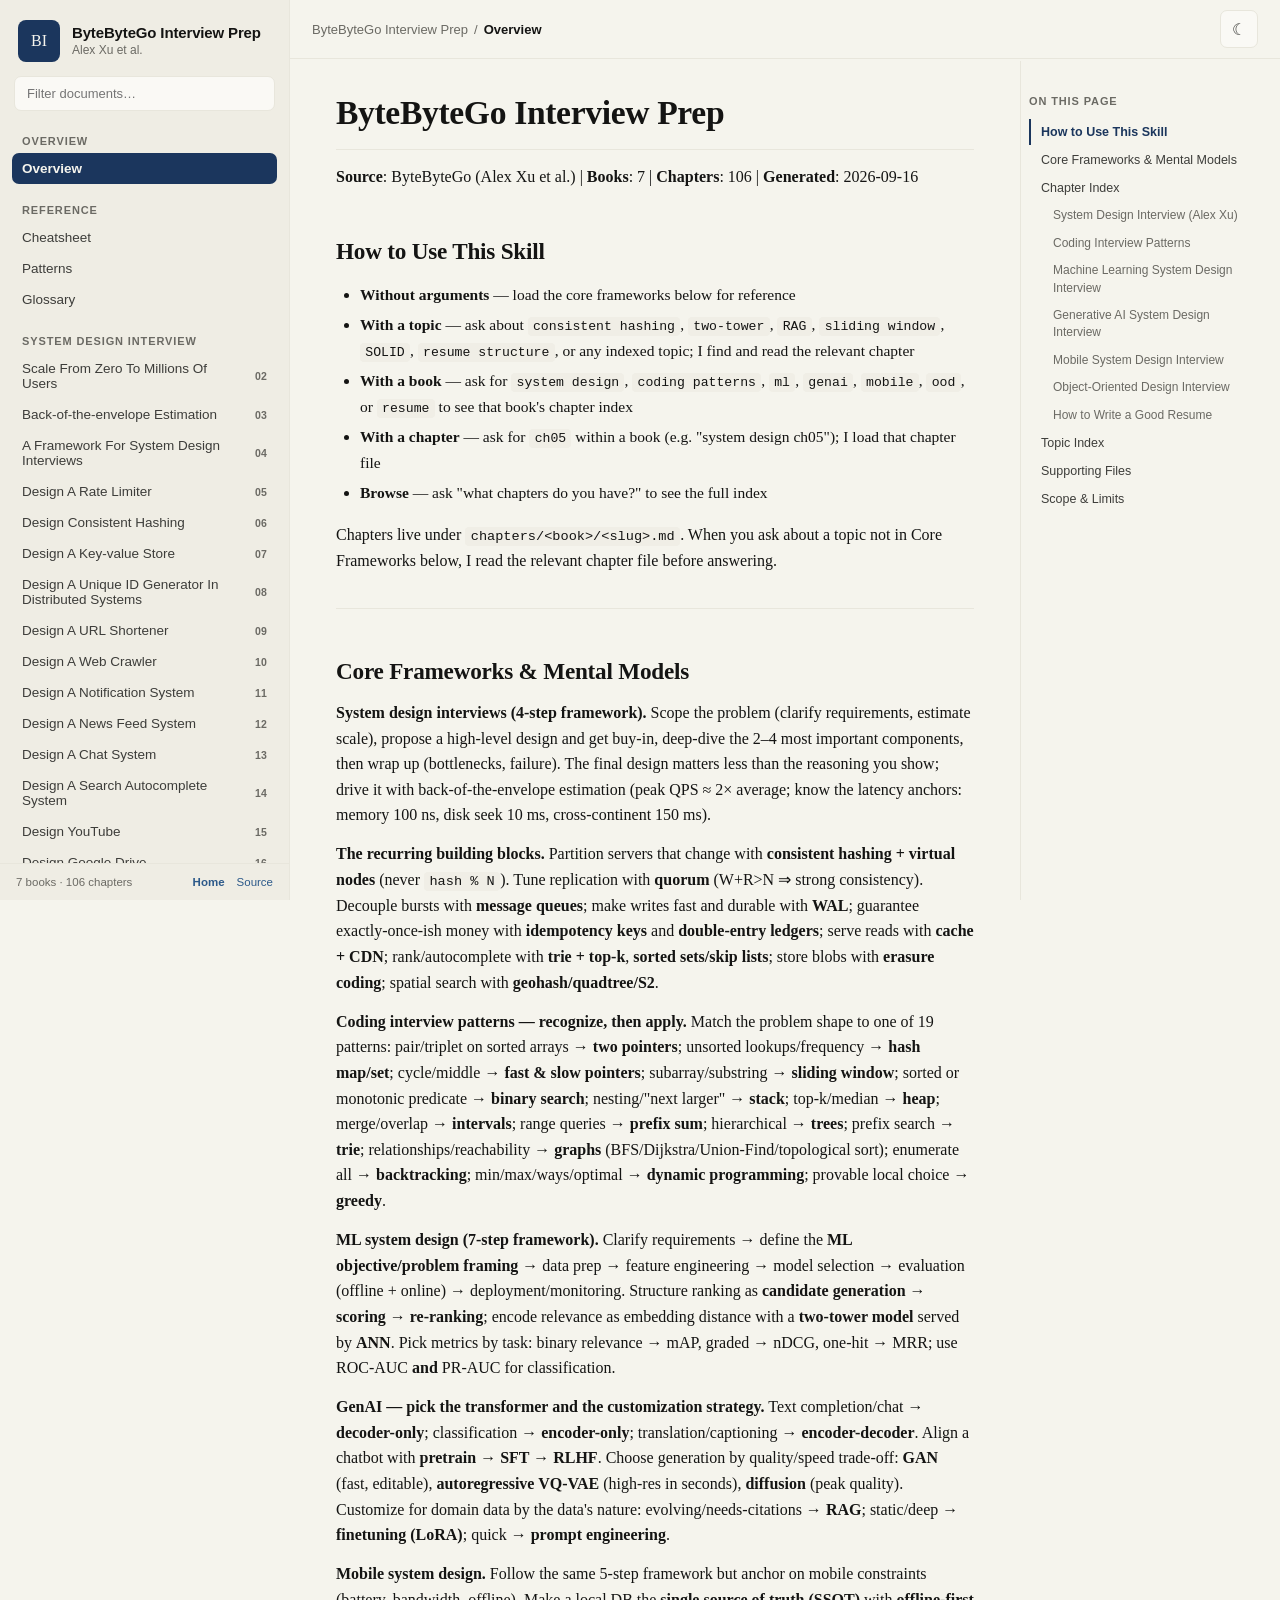
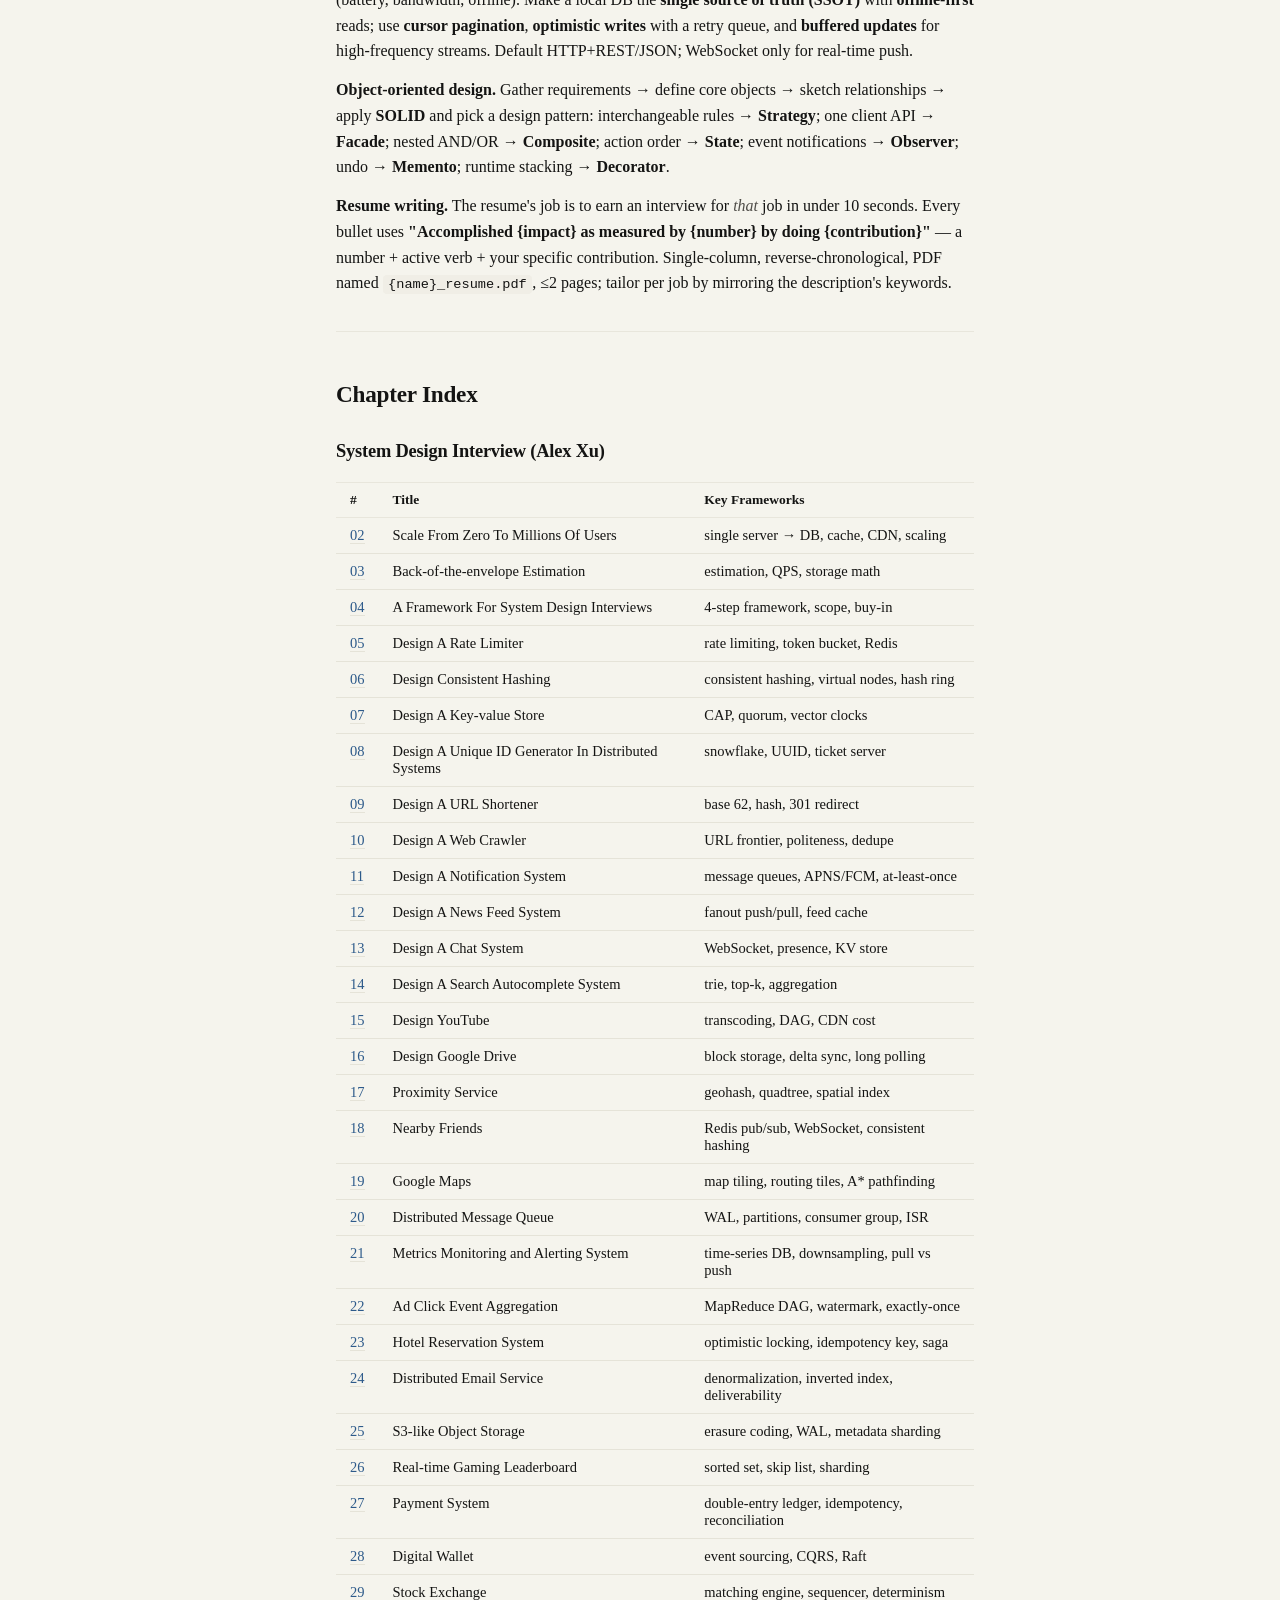
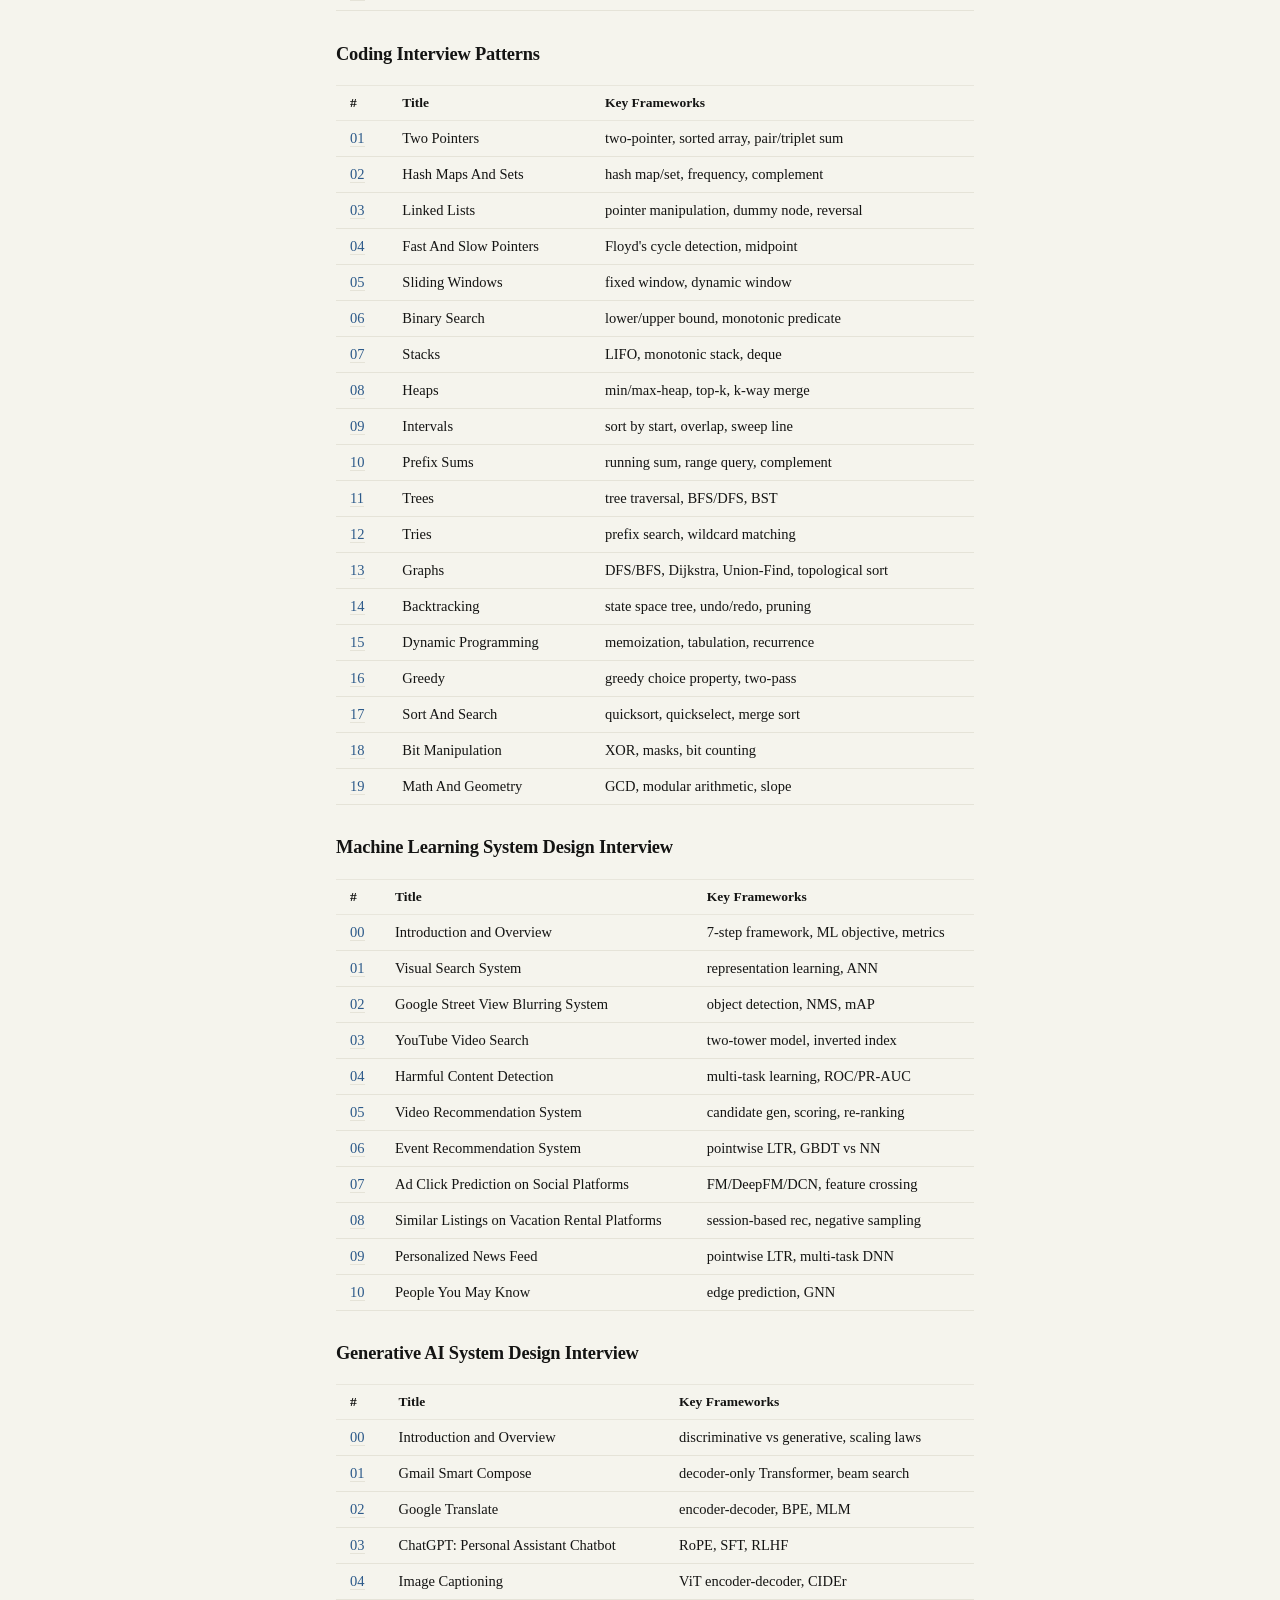
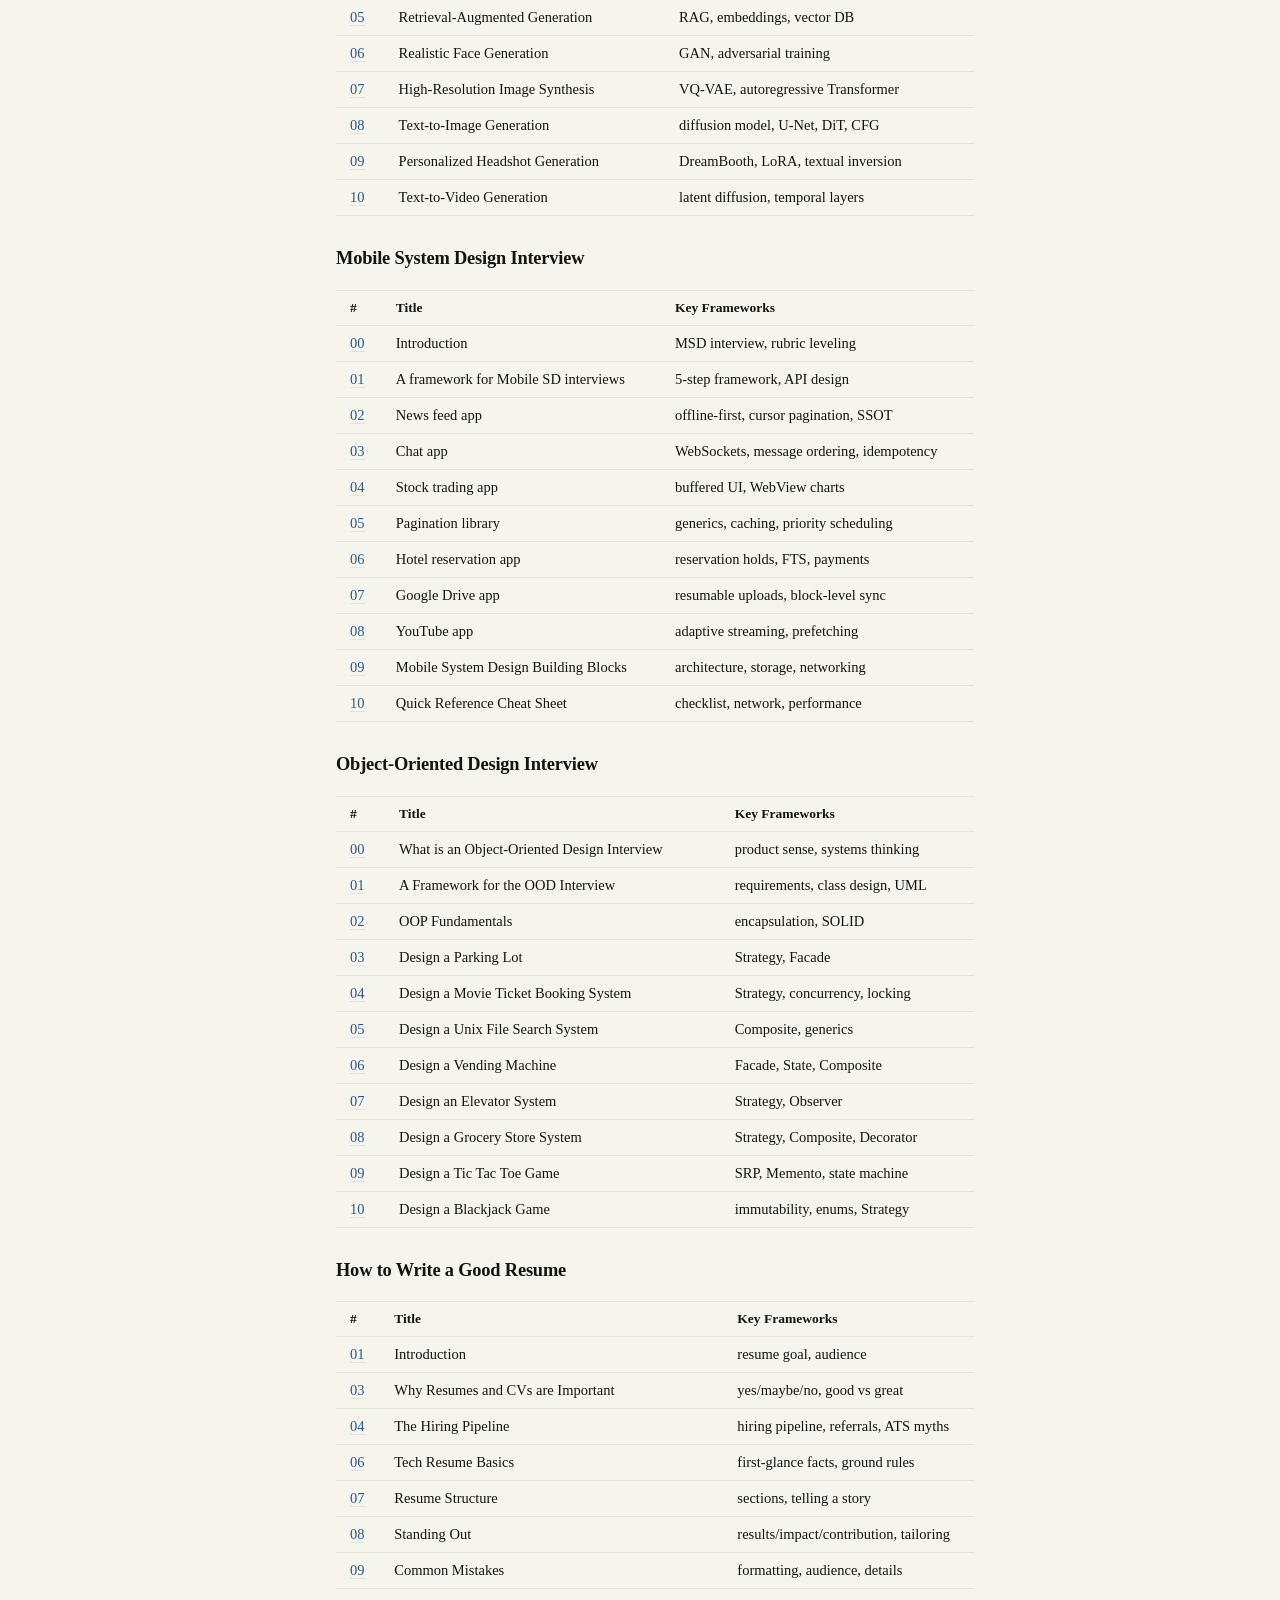
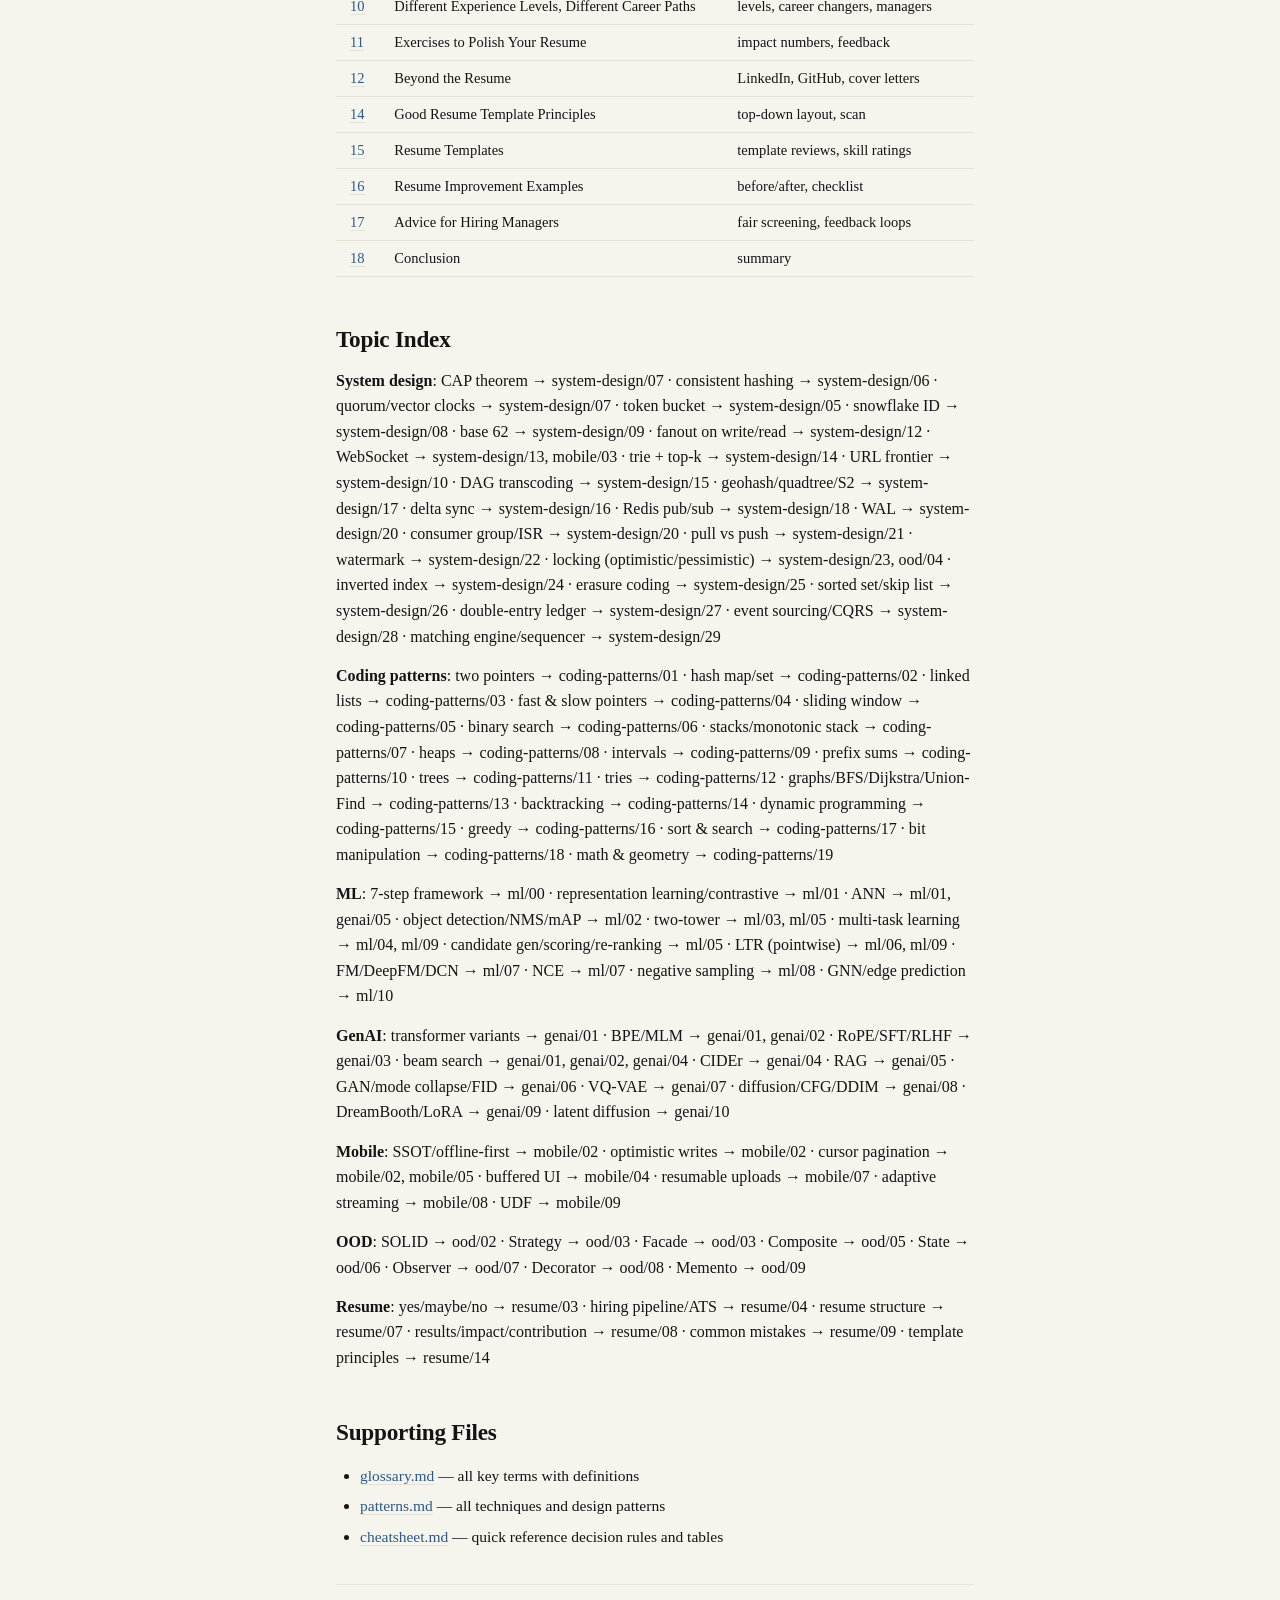
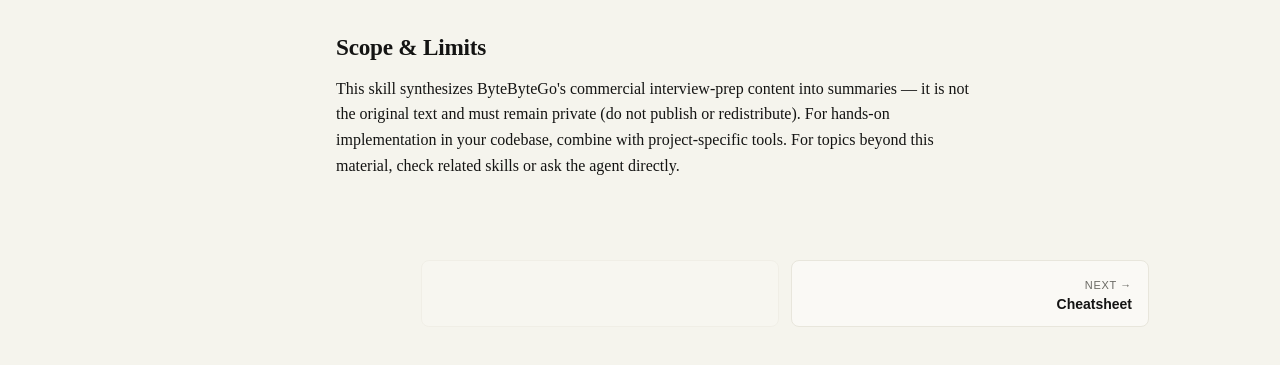
==== bytebytego/index.html @ d323a69f "Ship ByteByteGo Interview Prep book" ====
<!DOCTYPE html>
<html lang="en">
<head>
  <meta charset="UTF-8" />
  <meta name="viewport" content="width=device-width, initial-scale=1.0" />
  <title>ByteByteGo Interview Prep — Reader</title>
  <link rel="stylesheet" href="../assets/vendor/github-dark.min.css" />
  <link rel="stylesheet" href="../assets/style.css?v=3" />
</head>
<body>
  <script>
    window.BOOK_CONFIG = {
      title: "ByteByteGo Interview Prep",
      subtitle: "Alex Xu et al.",
      meta: "7 books · 106 chapters",
      source: "https://github.com/wutienyang/markdown-viewer",
      home: "../",
      base: ".",
      docs: [
        { path: "SKILL.md", title: "Overview", desc: "Core frameworks & mental models", group: "Overview" },
        { path: "cheatsheet.md", title: "Cheatsheet", desc: "Decision rules & trade-offs", group: "Reference" },
        { path: "patterns.md", title: "Patterns", desc: "Techniques & design patterns", group: "Reference" },
        { path: "glossary.md", title: "Glossary", desc: "Key terms & definitions", group: "Reference" },
        { path: "chapters/system-design/02-scale-from-zero-to-millions-of-users.md", title: "Scale From Zero To Millions Of Users", num: "02", group: "System Design Interview" },
        { path: "chapters/system-design/03-back-of-the-envelope-estimation.md", title: "Back-of-the-envelope Estimation", num: "03", group: "System Design Interview" },
        { path: "chapters/system-design/04-a-framework-for-system-design-interviews.md", title: "A Framework For System Design Interviews", num: "04", group: "System Design Interview" },
        { path: "chapters/system-design/05-design-a-rate-limiter.md", title: "Design A Rate Limiter", num: "05", group: "System Design Interview" },
        { path: "chapters/system-design/06-design-consistent-hashing.md", title: "Design Consistent Hashing", num: "06", group: "System Design Interview" },
        { path: "chapters/system-design/07-design-a-key-value-store.md", title: "Design A Key-value Store", num: "07", group: "System Design Interview" },
        { path: "chapters/system-design/08-design-a-unique-id-generator-in-distributed-systems.md", title: "Design A Unique ID Generator In Distributed Systems", num: "08", group: "System Design Interview" },
        { path: "chapters/system-design/09-design-a-url-shortener.md", title: "Design A URL Shortener", num: "09", group: "System Design Interview" },
        { path: "chapters/system-design/10-design-a-web-crawler.md", title: "Design A Web Crawler", num: "10", group: "System Design Interview" },
        { path: "chapters/system-design/11-design-a-notification-system.md", title: "Design A Notification System", num: "11", group: "System Design Interview" },
        { path: "chapters/system-design/12-design-a-news-feed-system.md", title: "Design A News Feed System", num: "12", group: "System Design Interview" },
        { path: "chapters/system-design/13-design-a-chat-system.md", title: "Design A Chat System", num: "13", group: "System Design Interview" },
        { path: "chapters/system-design/14-design-a-search-autocomplete-system.md", title: "Design A Search Autocomplete System", num: "14", group: "System Design Interview" },
        { path: "chapters/system-design/15-design-youtube.md", title: "Design YouTube", num: "15", group: "System Design Interview" },
        { path: "chapters/system-design/16-design-google-drive.md", title: "Design Google Drive", num: "16", group: "System Design Interview" },
        { path: "chapters/system-design/17-proximity-service.md", title: "Proximity Service", num: "17", group: "System Design Interview" },
        { path: "chapters/system-design/18-nearby-friends.md", title: "Nearby Friends", num: "18", group: "System Design Interview" },
        { path: "chapters/system-design/19-google-maps.md", title: "Google Maps", num: "19", group: "System Design Interview" },
        { path: "chapters/system-design/20-distributed-message-queue.md", title: "Distributed Message Queue", num: "20", group: "System Design Interview" },
        { path: "chapters/system-design/21-metrics-monitoring-and-alerting-system.md", title: "Metrics Monitoring and Alerting System", num: "21", group: "System Design Interview" },
        { path: "chapters/system-design/22-ad-click-event-aggregation.md", title: "Ad Click Event Aggregation", num: "22", group: "System Design Interview" },
        { path: "chapters/system-design/23-hotel-reservation-system.md", title: "Hotel Reservation System", num: "23", group: "System Design Interview" },
        { path: "chapters/system-design/24-distributed-email-service.md", title: "Distributed Email Service", num: "24", group: "System Design Interview" },
        { path: "chapters/system-design/25-s3-like-object-storage.md", title: "S3-like Object Storage", num: "25", group: "System Design Interview" },
        { path: "chapters/system-design/26-real-time-gaming-leaderboard.md", title: "Real-time Gaming Leaderboard", num: "26", group: "System Design Interview" },
        { path: "chapters/system-design/27-payment-system.md", title: "Payment System", num: "27", group: "System Design Interview" },
        { path: "chapters/system-design/28-digital-wallet.md", title: "Digital Wallet", num: "28", group: "System Design Interview" },
        { path: "chapters/system-design/29-stock-exchange.md", title: "Stock Exchange", num: "29", group: "System Design Interview" },
        { path: "chapters/coding-patterns/01-two-pointers.md", title: "Two Pointers", num: "01", group: "Coding Interview Patterns" },
        { path: "chapters/coding-patterns/02-hash-maps-and-sets.md", title: "Hash Maps And Sets", num: "02", group: "Coding Interview Patterns" },
        { path: "chapters/coding-patterns/03-linked-lists.md", title: "Linked Lists", num: "03", group: "Coding Interview Patterns" },
        { path: "chapters/coding-patterns/04-fast-and-slow-pointers.md", title: "Fast And Slow Pointers", num: "04", group: "Coding Interview Patterns" },
        { path: "chapters/coding-patterns/05-sliding-windows.md", title: "Sliding Windows", num: "05", group: "Coding Interview Patterns" },
        { path: "chapters/coding-patterns/06-binary-search.md", title: "Binary Search", num: "06", group: "Coding Interview Patterns" },
        { path: "chapters/coding-patterns/07-stacks.md", title: "Stacks", num: "07", group: "Coding Interview Patterns" },
        { path: "chapters/coding-patterns/08-heaps.md", title: "Heaps", num: "08", group: "Coding Interview Patterns" },
        { path: "chapters/coding-patterns/09-intervals.md", title: "Intervals", num: "09", group: "Coding Interview Patterns" },
        { path: "chapters/coding-patterns/10-prefix-sums.md", title: "Prefix Sums", num: "10", group: "Coding Interview Patterns" },
        { path: "chapters/coding-patterns/11-trees.md", title: "Trees", num: "11", group: "Coding Interview Patterns" },
        { path: "chapters/coding-patterns/12-tries.md", title: "Tries", num: "12", group: "Coding Interview Patterns" },
        { path: "chapters/coding-patterns/13-graphs.md", title: "Graphs", num: "13", group: "Coding Interview Patterns" },
        { path: "chapters/coding-patterns/14-backtracking.md", title: "Backtracking", num: "14", group: "Coding Interview Patterns" },
        { path: "chapters/coding-patterns/15-dynamic-programming.md", title: "Dynamic Programming", num: "15", group: "Coding Interview Patterns" },
        { path: "chapters/coding-patterns/16-greedy.md", title: "Greedy", num: "16", group: "Coding Interview Patterns" },
        { path: "chapters/coding-patterns/17-sort-and-search.md", title: "Sort And Search", num: "17", group: "Coding Interview Patterns" },
        { path: "chapters/coding-patterns/18-bit-manipulation.md", title: "Bit Manipulation", num: "18", group: "Coding Interview Patterns" },
        { path: "chapters/coding-patterns/19-math-and-geometry.md", title: "Math And Geometry", num: "19", group: "Coding Interview Patterns" },
        { path: "chapters/ml/00-introduction-and-overview.md", title: "Introduction and Overview", num: "00", group: "Machine Learning System Design" },
        { path: "chapters/ml/01-visual-search-system.md", title: "Visual Search System", num: "01", group: "Machine Learning System Design" },
        { path: "chapters/ml/02-google-street-view-blurring-system.md", title: "Google Street View Blurring System", num: "02", group: "Machine Learning System Design" },
        { path: "chapters/ml/03-youtube-video-search.md", title: "YouTube Video Search", num: "03", group: "Machine Learning System Design" },
        { path: "chapters/ml/04-harmful-content-detection.md", title: "Harmful Content Detection", num: "04", group: "Machine Learning System Design" },
        { path: "chapters/ml/05-video-recommendation-system.md", title: "Video Recommendation System", num: "05", group: "Machine Learning System Design" },
        { path: "chapters/ml/06-event-recommendation-system.md", title: "Event Recommendation System", num: "06", group: "Machine Learning System Design" },
        { path: "chapters/ml/07-ad-click-prediction-on-social-platforms.md", title: "Ad Click Prediction on Social Platforms", num: "07", group: "Machine Learning System Design" },
        { path: "chapters/ml/08-similar-listings-on-vacation-rental-platforms.md", title: "Similar Listings on Vacation Rental Platforms", num: "08", group: "Machine Learning System Design" },
        { path: "chapters/ml/09-personalized-news-feed.md", title: "Personalized News Feed", num: "09", group: "Machine Learning System Design" },
        { path: "chapters/ml/10-people-you-may-know.md", title: "People You May Know", num: "10", group: "Machine Learning System Design" },
        { path: "chapters/genai/00-introduction-and-overview.md", title: "Introduction and Overview", num: "00", group: "Generative AI System Design" },
        { path: "chapters/genai/01-gmail-smart-compose.md", title: "Gmail Smart Compose", num: "01", group: "Generative AI System Design" },
        { path: "chapters/genai/02-google-translate.md", title: "Google Translate", num: "02", group: "Generative AI System Design" },
        { path: "chapters/genai/03-chatgpt-personal-assistant-chatbot.md", title: "ChatGPT: Personal Assistant Chatbot", num: "03", group: "Generative AI System Design" },
        { path: "chapters/genai/04-image-captioning.md", title: "Image Captioning", num: "04", group: "Generative AI System Design" },
        { path: "chapters/genai/05-retrieval-augmented-generation.md", title: "Retrieval-Augmented Generation", num: "05", group: "Generative AI System Design" },
        { path: "chapters/genai/06-realistic-face-generation.md", title: "Realistic Face Generation", num: "06", group: "Generative AI System Design" },
        { path: "chapters/genai/07-high-resolution-image-synthesis.md", title: "High-Resolution Image Synthesis", num: "07", group: "Generative AI System Design" },
        { path: "chapters/genai/08-text-to-image-generation.md", title: "Text-to-Image Generation", num: "08", group: "Generative AI System Design" },
        { path: "chapters/genai/09-personalized-headshot-generation.md", title: "Personalized Headshot Generation", num: "09", group: "Generative AI System Design" },
        { path: "chapters/genai/10-text-to-video-generation.md", title: "Text-to-Video Generation", num: "10", group: "Generative AI System Design" },
        { path: "chapters/mobile/00-introduction.md", title: "Introduction", num: "00", group: "Mobile System Design" },
        { path: "chapters/mobile/01-a-framework-for-mobile-sd-interviews.md", title: "A framework for Mobile SD interviews", num: "01", group: "Mobile System Design" },
        { path: "chapters/mobile/02-news-feed-app.md", title: "News feed app", num: "02", group: "Mobile System Design" },
        { path: "chapters/mobile/03-chat-app.md", title: "Chat app", num: "03", group: "Mobile System Design" },
        { path: "chapters/mobile/04-stock-trading-app.md", title: "Stock trading app", num: "04", group: "Mobile System Design" },
        { path: "chapters/mobile/05-pagination-library.md", title: "Pagination library", num: "05", group: "Mobile System Design" },
        { path: "chapters/mobile/06-hotel-reservation-app.md", title: "Hotel reservation app", num: "06", group: "Mobile System Design" },
        { path: "chapters/mobile/07-google-drive-app.md", title: "Google Drive app", num: "07", group: "Mobile System Design" },
        { path: "chapters/mobile/08-youtube-app.md", title: "YouTube app", num: "08", group: "Mobile System Design" },
        { path: "chapters/mobile/09-mobile-system-design-building-blocks.md", title: "Mobile System Design Building Blocks", num: "09", group: "Mobile System Design" },
        { path: "chapters/mobile/10-quick-reference-cheat-sheet-for-msd-interview.md", title: "Quick Reference Cheat Sheet", num: "10", group: "Mobile System Design" },
        { path: "chapters/ood/00-what-is-an-object-oriented-design-interview.md", title: "What is an Object-Oriented Design Interview", num: "00", group: "Object-Oriented Design" },
        { path: "chapters/ood/01-a-framework-for-the-ood-interview.md", title: "A Framework for the OOD Interview", num: "01", group: "Object-Oriented Design" },
        { path: "chapters/ood/02-oop-fundamentals.md", title: "OOP Fundamentals", num: "02", group: "Object-Oriented Design" },
        { path: "chapters/ood/03-design-a-parking-lot.md", title: "Design a Parking Lot", num: "03", group: "Object-Oriented Design" },
        { path: "chapters/ood/04-design-a-movie-ticket-booking-system.md", title: "Design a Movie Ticket Booking System", num: "04", group: "Object-Oriented Design" },
        { path: "chapters/ood/05-design-a-unix-file-search-system.md", title: "Design a Unix File Search System", num: "05", group: "Object-Oriented Design" },
        { path: "chapters/ood/06-design-a-vending-machine.md", title: "Design a Vending Machine", num: "06", group: "Object-Oriented Design" },
        { path: "chapters/ood/07-design-an-elevator-system.md", title: "Design an Elevator System", num: "07", group: "Object-Oriented Design" },
        { path: "chapters/ood/08-design-a-grocery-store-system.md", title: "Design a Grocery Store System", num: "08", group: "Object-Oriented Design" },
        { path: "chapters/ood/09-design-a-tic-tac-toe-game.md", title: "Design a Tic Tac Toe Game", num: "09", group: "Object-Oriented Design" },
        { path: "chapters/ood/10-design-a-blackjack-game.md", title: "Design a Blackjack Game", num: "10", group: "Object-Oriented Design" },
        { path: "chapters/resume/01-introduction.md", title: "Introduction", num: "01", group: "Resume Writing" },
        { path: "chapters/resume/03-chapter-1-why-resumes-and-cvs-are-important.md", title: "Why Resumes and CVs are Important", num: "03", group: "Resume Writing" },
        { path: "chapters/resume/04-chapter-2-the-hiring-pipeline.md", title: "The Hiring Pipeline", num: "04", group: "Resume Writing" },
        { path: "chapters/resume/06-chapter-3-tech-resume-basics.md", title: "Tech Resume Basics", num: "06", group: "Resume Writing" },
        { path: "chapters/resume/07-chapter-4-resume-structure.md", title: "Resume Structure", num: "07", group: "Resume Writing" },
        { path: "chapters/resume/08-chapter-5-standing-out.md", title: "Standing Out", num: "08", group: "Resume Writing" },
        { path: "chapters/resume/09-chapter-6-common-mistakes.md", title: "Common Mistakes", num: "09", group: "Resume Writing" },
        { path: "chapters/resume/10-chapter-7-different-experience-levels-different-career-paths.md", title: "Different Experience Levels, Different Career Paths", num: "10", group: "Resume Writing" },
        { path: "chapters/resume/11-chapter-8-exercises-to-polish-your-resume.md", title: "Exercises to Polish Your Resume", num: "11", group: "Resume Writing" },
        { path: "chapters/resume/12-chapter-9-beyond-the-resume.md", title: "Beyond the Resume", num: "12", group: "Resume Writing" },
        { path: "chapters/resume/14-chapter-10-good-resume-template-principles.md", title: "Good Resume Template Principles", num: "14", group: "Resume Writing" },
        { path: "chapters/resume/15-chapter-11-resume-templates.md", title: "Resume Templates", num: "15", group: "Resume Writing" },
        { path: "chapters/resume/16-chapter-12-resume-improvement-examples.md", title: "Resume Improvement Examples", num: "16", group: "Resume Writing" },
        { path: "chapters/resume/17-chapter-13-advice-for-hiring-managers-on-running-a-good-screening-process.md", title: "Advice for Hiring Managers", num: "17", group: "Resume Writing" },
        { path: "chapters/resume/18-conclusion.md", title: "Conclusion", num: "18", group: "Resume Writing" },
      ]
    };
  </script>
  <script src="../assets/vendor/marked.min.js"></script>
  <script src="../assets/vendor/highlight.min.js"></script>
  <script src="../assets/app.js?v=3"></script>
</body>
</html>
---- assets/vendor/github-dark.min.css ----
pre code.hljs{display:block;overflow-x:auto;padding:1em}code.hljs{padding:3px 5px}/*!
  Theme: GitHub Dark
  Description: Dark theme as seen on github.com
  Author: github.com
  Maintainer: @Hirse
  Updated: 2021-05-15

  Outdated base version: https://github.com/primer/github-syntax-dark
  Current colors taken from GitHub's CSS
*/.hljs{color:#c9d1d9;background:#0d1117}.hljs-doctag,.hljs-keyword,.hljs-meta .hljs-keyword,.hljs-template-tag,.hljs-template-variable,.hljs-type,.hljs-variable.language_{color:#ff7b72}.hljs-title,.hljs-title.class_,.hljs-title.class_.inherited__,.hljs-title.function_{color:#d2a8ff}.hljs-attr,.hljs-attribute,.hljs-literal,.hljs-meta,.hljs-number,.hljs-operator,.hljs-selector-attr,.hljs-selector-class,.hljs-selector-id,.hljs-variable{color:#79c0ff}.hljs-meta .hljs-string,.hljs-regexp,.hljs-string{color:#a5d6ff}.hljs-built_in,.hljs-symbol{color:#ffa657}.hljs-code,.hljs-comment,.hljs-formula{color:#8b949e}.hljs-name,.hljs-quote,.hljs-selector-pseudo,.hljs-selector-tag{color:#7ee787}.hljs-subst{color:#c9d1d9}.hljs-section{color:#1f6feb;font-weight:700}.hljs-bullet{color:#f2cc60}.hljs-emphasis{color:#c9d1d9;font-style:italic}.hljs-strong{color:#c9d1d9;font-weight:700}.hljs-addition{color:#aff5b4;background-color:#033a16}.hljs-deletion{color:#ffdcd7;background-color:#67060c}
---- assets/style.css ----
/* ============================================================
   Markdown reader — "kami · 紙" design system
   Warm parchment canvas, ink-blue accent, serif carries
   hierarchy, warm neutrals only, flat surfaces (no gradients,
   no hard shadows). See kami/references/tokens.json for source.
   ============================================================ */

:root {
  /* kami tokens */
  --parchment: #f5f4ed;
  --ivory: #faf9f5;
  --warm-sand: #e8e6dc;
  --brand: #1B365D;
  --brand-light: #2D5A8A;
  --brand-tint: #EEF2F7;
  --tag-bg: #E4ECF5;
  --near-black: #141413;
  --dark-warm: #3d3d3a;
  --olive: #504e49;
  --stone: #6b6a64;
  --border: #e8e6dc;
  --border-soft: #e5e3d8;
  --inline-code-bg: #f0eee6;

  /* semantic mapping */
  --bg: var(--parchment);
  --surface: var(--ivory);
  --surface-2: var(--warm-sand);
  --ink: var(--near-black);
  --ink-soft: var(--dark-warm);
  --ink-faint: var(--stone);
  --accent: var(--brand);
  --accent-2: var(--brand-light);
  --accent-ink: var(--parchment);
  --code-bg: #23221f;
  --code-ink: #e6e4dc;
  --link: var(--brand-light);
  --sidebar-bg: #efede4;

  --sidebar-w: 290px;
  --toc-w: 260px;
  --radius: 8px;
  --font-serif: Charter, Georgia, Palatino, "Times New Roman", serif;
  --font-ui: -apple-system, BlinkMacSystemFont, "Segoe UI", Roboto, "Helvetica Neue", Arial, sans-serif;
  --font-mono: "JetBrains Mono", "SF Mono", "Fira Code", Consolas, Monaco, monospace;
}

html[data-theme="dark"] {
  --bg: #141413;
  --surface: #1e1e1c;
  --surface-2: #30302e;
  --ink: #ecebe5;
  --ink-soft: #c6c4bb;
  --ink-faint: #8a887f;
  --accent: #7ea2c4;
  --accent-2: #9ab6d3;
  --accent-ink: #141413;
  --code-bg: #23221f;
  --code-ink: #e6e4dc;
  --link: #9ab6d3;
  --sidebar-bg: #191918;
  --border: #33322f;
  --border-soft: #3c3b37;
  --inline-code-bg: #262624;
}

* { box-sizing: border-box; }
html { scroll-behavior: smooth; }
body {
  margin: 0;
  font-family: var(--font-ui);
  color: var(--ink);
  background: var(--bg);
  -webkit-font-smoothing: antialiased;
  text-rendering: optimizeLegibility;
}

.app { display: flex; min-height: 100vh; }

/* ============ Sidebar ============ */
.sidebar {
  width: var(--sidebar-w);
  flex: 0 0 var(--sidebar-w);
  background: var(--sidebar-bg);
  border-right: 1px solid var(--border);
  display: flex;
  flex-direction: column;
  position: sticky;
  top: 0;
  height: 100vh;
  overflow: hidden;
  z-index: 30;
}
.sidebar-brand { display: flex; align-items: center; gap: 12px; padding: 20px 18px 14px; }
.brand-mark {
  width: 42px; height: 42px; flex: 0 0 42px;
  display: grid; place-items: center;
  background: var(--brand);
  color: var(--accent-ink);
  font-family: var(--font-serif);
  font-weight: 500; font-size: 16px;
  border-radius: 8px;
}
.brand-text { display: flex; flex-direction: column; line-height: 1.25; min-width: 0; }
.brand-title { font-weight: 600; font-size: 15px; letter-spacing: -0.01em; }
.brand-sub { font-size: 12px; color: var(--ink-faint); }

.search-wrap { padding: 0 14px 10px; }
.search-wrap input {
  width: 100%;
  padding: 9px 12px;
  border: 1px solid var(--border);
  background: var(--surface);
  color: var(--ink);
  border-radius: 7px;
  font-size: 13px;
  font-family: var(--font-ui);
  outline: none;
  transition: border-color .15s, box-shadow .15s;
}
.search-wrap input:focus { border-color: var(--brand); box-shadow: 0 0 0 3px var(--brand-tint); }

.nav { flex: 1; overflow-y: auto; padding: 4px 12px 16px; }
.nav::-webkit-scrollbar, .toc::-webkit-scrollbar { width: 9px; }
.nav::-webkit-scrollbar-thumb, .toc::-webkit-scrollbar-thumb {
  background: var(--border-soft); border-radius: 8px; border: 2px solid transparent; background-clip: padding-box;
}

.nav-group { margin-top: 14px; }
.nav-group:first-child { margin-top: 4px; }
.nav-label {
  font-size: 11px; font-weight: 600; text-transform: uppercase;
  letter-spacing: 0.08em; color: var(--stone);
  padding: 6px 10px;
}
.nav-item {
  display: flex; align-items: center; gap: 9px;
  padding: 8px 10px; border-radius: 7px;
  color: var(--ink-soft); text-decoration: none; font-size: 13.5px;
  cursor: pointer; transition: background .12s, color .12s;
}
.nav-item:hover { background: var(--surface-2); color: var(--ink); }
.nav-item.active { background: var(--brand); color: var(--accent-ink); font-weight: 600; }
.nav-item .chip {
  font-size: 10.5px; font-weight: 600; letter-spacing: .02em;
  color: var(--stone); margin-left: auto; flex: 0 0 auto;
}
.nav-item.active .chip { color: var(--tag-bg); }

.sidebar-foot {
  padding: 12px 16px; border-top: 1px solid var(--border);
  display: flex; justify-content: space-between; align-items: center;
  font-size: 11.5px; color: var(--stone);
}
.sidebar-foot a { color: var(--link); text-decoration: none; }
.sidebar-foot a:hover { text-decoration: underline; }
.foot-links { display: flex; gap: 12px; align-items: center; }
.foot-home { font-weight: 600; }

/* ============ Main ============ */
.main { flex: 1; min-width: 0; display: flex; flex-direction: column; }

.topbar {
  position: sticky; top: 0; z-index: 20;
  display: flex; align-items: center; gap: 12px;
  padding: 10px 22px;
  background: var(--bg);
  border-bottom: 1px solid var(--border);
}
.menu-btn {
  display: none; flex-direction: column; justify-content: center; gap: 4px;
  width: 38px; height: 38px; padding: 8px;
  background: var(--surface); border: 1px solid var(--border);
  border-radius: 7px; cursor: pointer;
}
.menu-btn span { display: block; height: 2px; background: var(--ink); border-radius: 2px; }
.crumbs { font-size: 13px; color: var(--stone); display: flex; gap: 6px; align-items: center; white-space: nowrap; overflow: hidden; text-overflow: ellipsis; }
.crumbs b { color: var(--ink); font-weight: 600; }
.topbar-actions { margin-left: auto; display: flex; gap: 8px; }
.icon-btn {
  width: 38px; height: 38px; border-radius: 7px;
  background: var(--surface); border: 1px solid var(--border);
  color: var(--ink-soft); cursor: pointer; font-size: 16px;
  display: grid; place-items: center; transition: background .12s;
}
.icon-btn:hover { background: var(--surface-2); }

.content-area { display: flex; max-width: 1400px; width: 100%; margin: 0 auto; }

.doc {
  flex: 1; min-width: 0;
  padding: 34px 46px 48px;
  max-width: 820px;
  font-family: var(--font-serif);
}
.loading { color: var(--stone); font-size: 14px; font-family: var(--font-ui); }

/* ============ Typography / rendered markdown ============ */
.doc h1, .doc h2, .doc h3, .doc h4 {
  color: var(--ink);
  line-height: 1.2;
  letter-spacing: -0.01em;
  font-weight: 600;
}
.doc h1 {
  font-size: 2.1rem; margin: 0 0 6px;
  padding-bottom: 16px; border-bottom: 1px solid var(--border);
}
.doc h2 { font-size: 1.45rem; margin: 2.1em 0 0.6em; scroll-margin-top: 90px; }
.doc h3 { font-size: 1.15rem; margin: 1.7em 0 0.5em; scroll-margin-top: 90px; }
.doc h4 { font-size: 1rem; margin: 1.4em 0 0.4em; }
.doc p { line-height: 1.6; margin: 0.85em 0; font-size: 16px; }
.doc a { color: var(--link); text-decoration: none; border-bottom: 1px solid var(--border-soft); }
.doc a:hover { border-bottom-color: var(--link); }
.doc strong { font-weight: 600; color: var(--ink); }
.doc em { color: var(--olive); }
.doc hr { border: none; border-top: 1px solid var(--border); margin: 2.2em 0; }
.doc blockquote {
  margin: 1.2em 0; padding: 2px 18px;
  border-left: 2px solid var(--brand);
  color: var(--olive);
  background: var(--ivory);
  border-radius: 0 6px 6px 0;
}
.doc blockquote p { margin: 0.7em 0; }

.doc ul, .doc ol { padding-left: 1.5em; line-height: 1.65; }
.doc li { margin: 0.3em 0; font-size: 15.5px; }
.doc li > ul, .doc li > ol { margin-top: 0.2em; }

.doc code {
  font-family: var(--font-mono);
  font-size: 0.85em;
  background: var(--inline-code-bg);
  color: var(--near-black);
  padding: 0.15em 0.4em;
  border-radius: 4px;
}
html[data-theme="dark"] .doc code { color: var(--code-ink); }

.doc pre {
  background: var(--code-bg);
  color: var(--code-ink);
  padding: 18px 20px;
  border-radius: var(--radius);
  overflow-x: auto;
  line-height: 1.55;
}
.doc pre code, .doc pre code.hljs {
  background: transparent;
  color: var(--code-ink);
  padding: 0;
  font-size: 13.5px;
}

/* neutral hairline tables */
.doc table {
  border-collapse: collapse; width: 100%;
  margin: 1.4em 0; font-size: 14.5px;
  border-top: 1px solid var(--border);
}
.doc th, .doc td {
  padding: 9px 14px; text-align: left;
  border-bottom: 1px solid var(--border-soft);
  vertical-align: top;
}
.doc thead th {
  font-weight: 600; color: var(--ink);
  font-size: 13.5px;
  border-bottom: 1px solid var(--border);
}
.doc tbody tr:hover { background: var(--brand-tint); }

/* ============ TOC (on this page) ============ */
.toc {
  width: var(--toc-w); flex: 0 0 var(--toc-w);
  padding: 34px 20px 48px 8px;
  position: sticky; top: 61px; height: calc(100vh - 61px);
  overflow-y: auto;
  border-left: 1px solid var(--border);
  font-family: var(--font-ui);
}
.toc-title {
  font-size: 11px; font-weight: 600; text-transform: uppercase;
  letter-spacing: 0.08em; color: var(--stone); margin-bottom: 12px;
}
#tocNav a {
  display: block; padding: 4px 10px; font-size: 12.5px;
  color: var(--ink-soft); text-decoration: none;
  border-left: 2px solid transparent;
  line-height: 1.45; margin: 2px 0;
}
#tocNav a:hover { color: var(--ink); }
#tocNav a.active { color: var(--brand); border-left-color: var(--brand); font-weight: 600; }
#tocNav a.lvl3 { padding-left: 22px; font-size: 12px; color: var(--stone); }

/* ============ Footer nav ============ */
.doc-foot {
  max-width: 820px; margin: 0 auto; width: 100%;
  display: flex; justify-content: space-between; gap: 12px;
  padding: 20px 46px 40px;
  font-family: var(--font-ui);
}
.foot-link {
  flex: 1; text-decoration: none;
  border: 1px solid var(--border);
  background: var(--surface);
  border-radius: var(--radius);
  padding: 14px 16px;
  transition: border-color .12s, background .12s;
}
.foot-link:hover { border-color: var(--brand); background: var(--brand-tint); }
.foot-link .dir { font-size: 11px; color: var(--stone); text-transform: uppercase; letter-spacing: .06em; }
.foot-link .label { display: block; font-size: 14px; color: var(--ink); font-weight: 600; margin-top: 3px; }
.foot-link.next { text-align: right; }
.foot-link.disabled { opacity: 0.4; pointer-events: none; }

/* ============ Scrim / mobile ============ */
.scrim { display: none; position: fixed; inset: 0; background: rgba(20,20,19,0.4); z-index: 25; }

@media (max-width: 1080px) {
  .toc { display: none; }
}
@media (max-width: 860px) {
  .sidebar { position: fixed; left: 0; transform: translateX(-100%); transition: transform .22s ease; }
  .sidebar.open { transform: translateX(0); box-shadow: 0 0 60px rgba(20,20,19,.35); }
  .scrim.show { display: block; }
  .menu-btn { display: flex; }
  .doc { padding: 24px 20px 40px; }
  .doc-foot { padding: 16px 20px 32px; flex-direction: column; }
  .foot-link.next { text-align: left; }
}

@media print {
  .sidebar, .topbar, .toc, .doc-foot, .scrim { display: none !important; }
  .doc { max-width: none; padding: 0; }
}
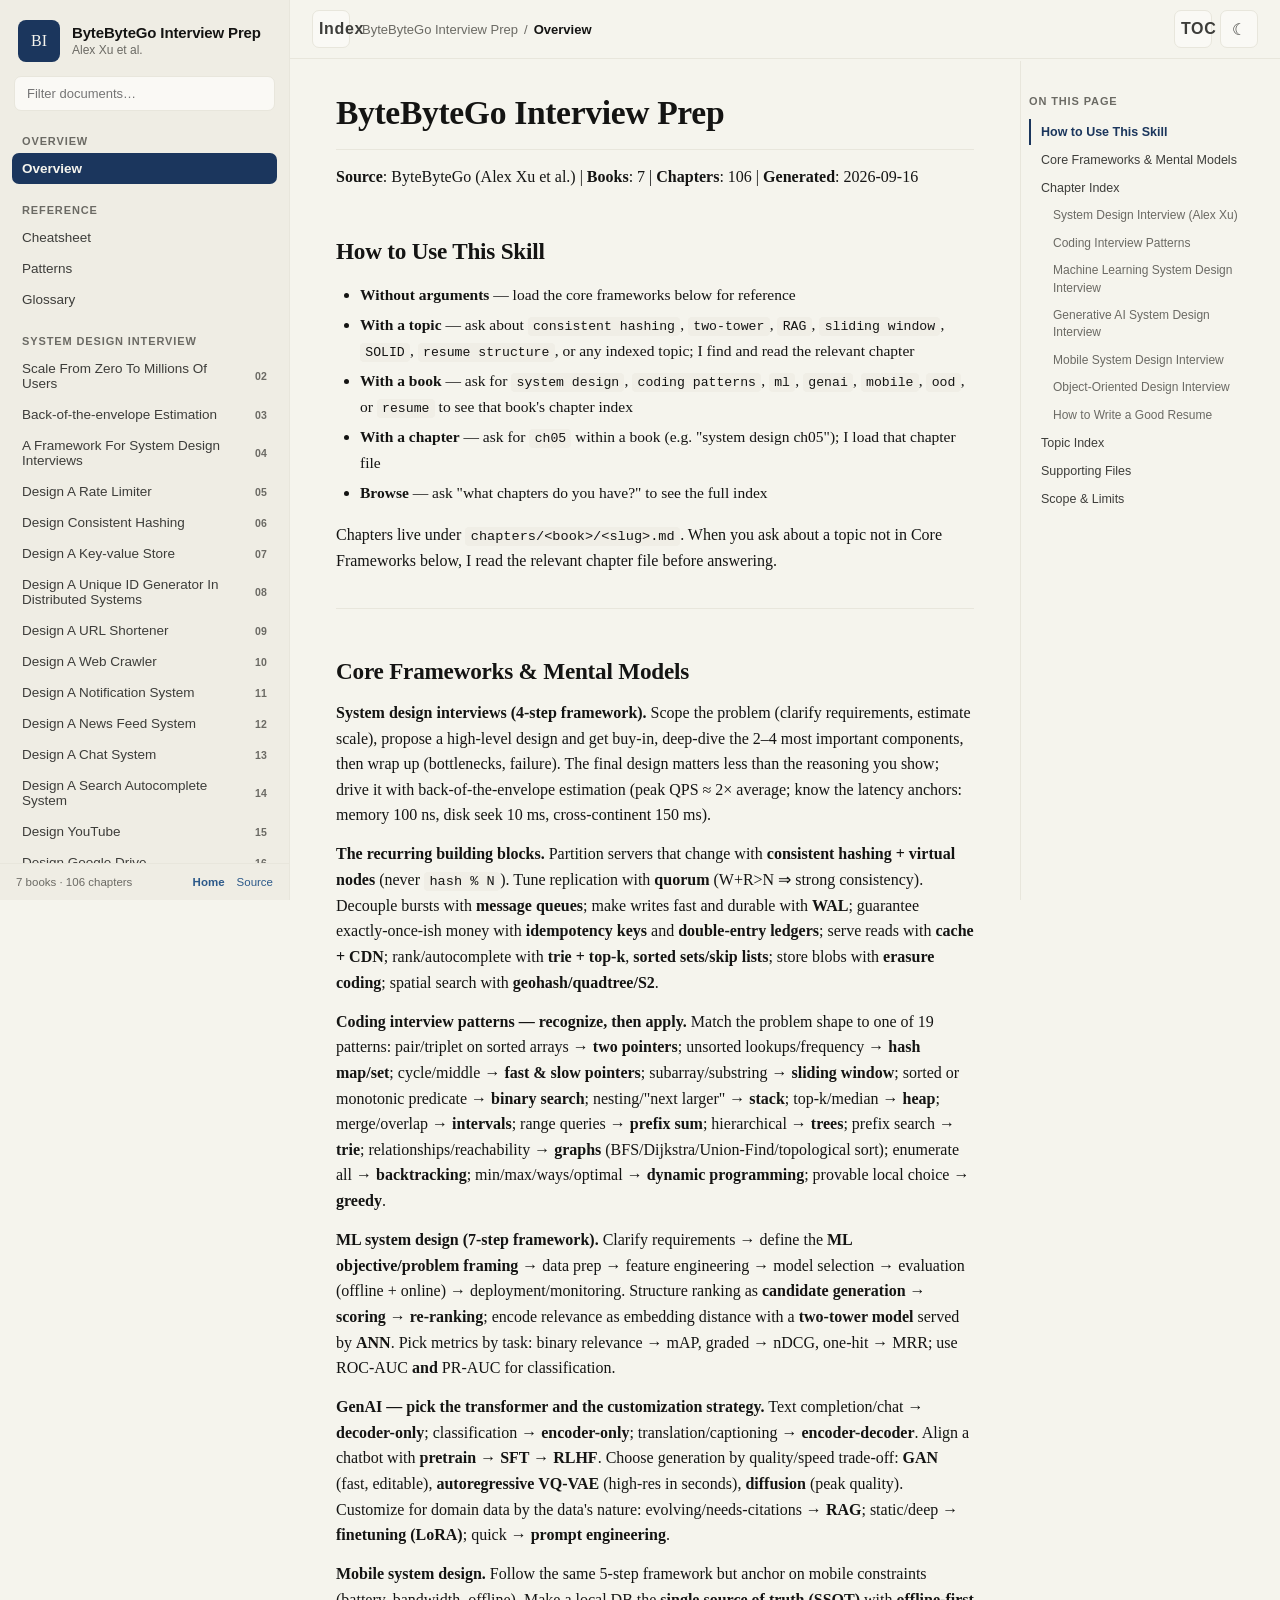
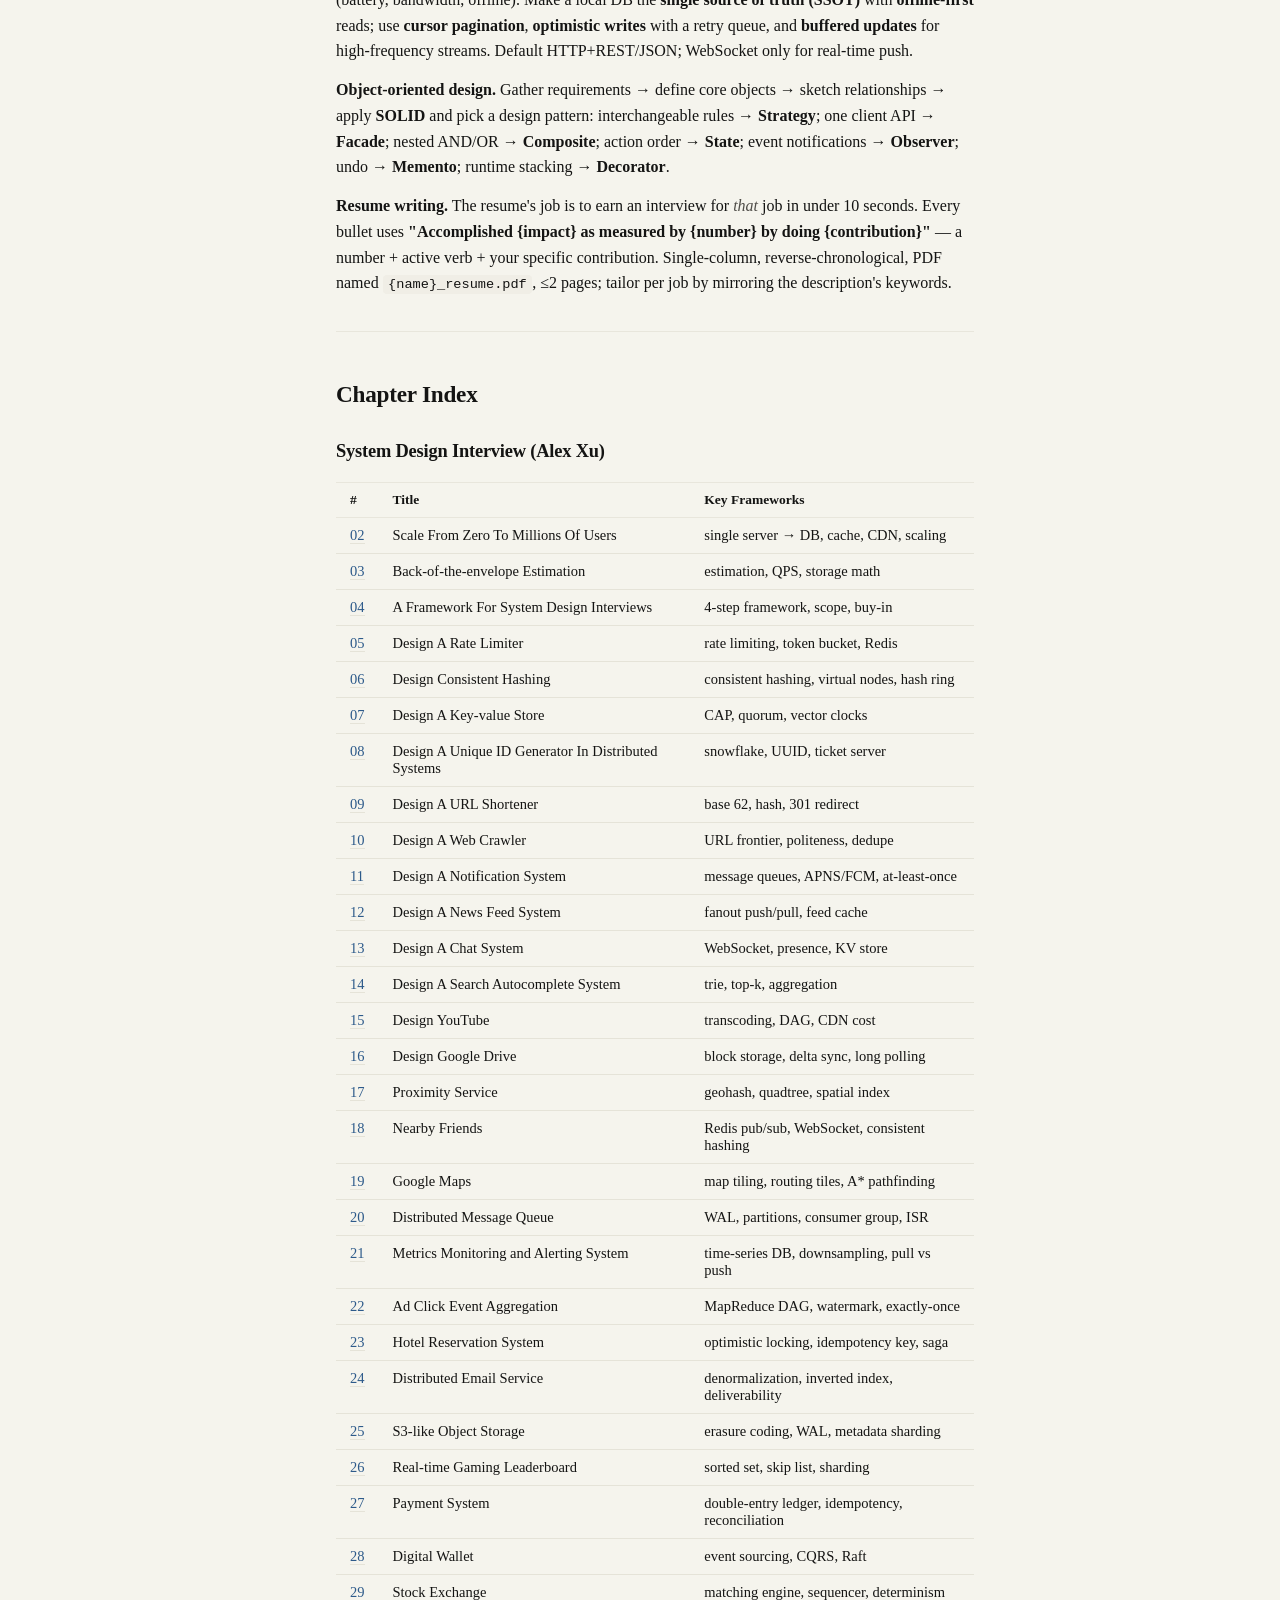
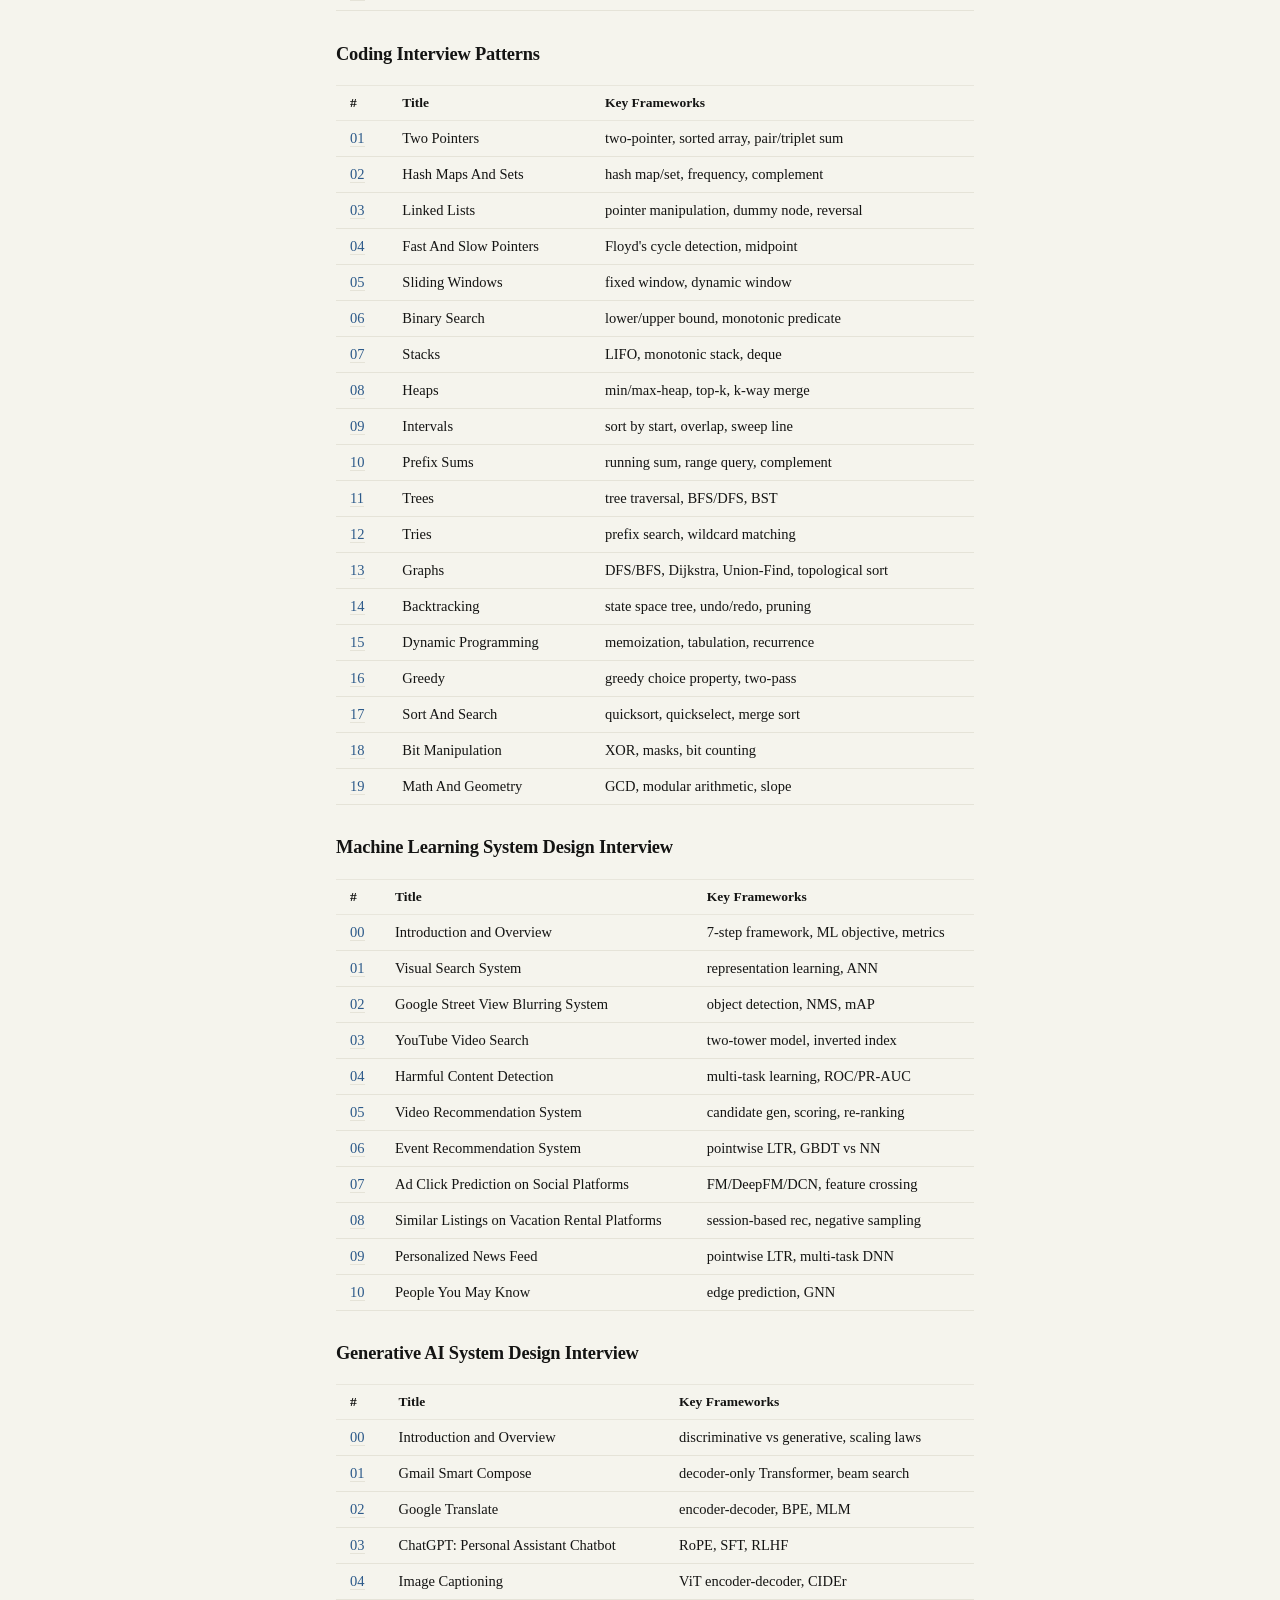
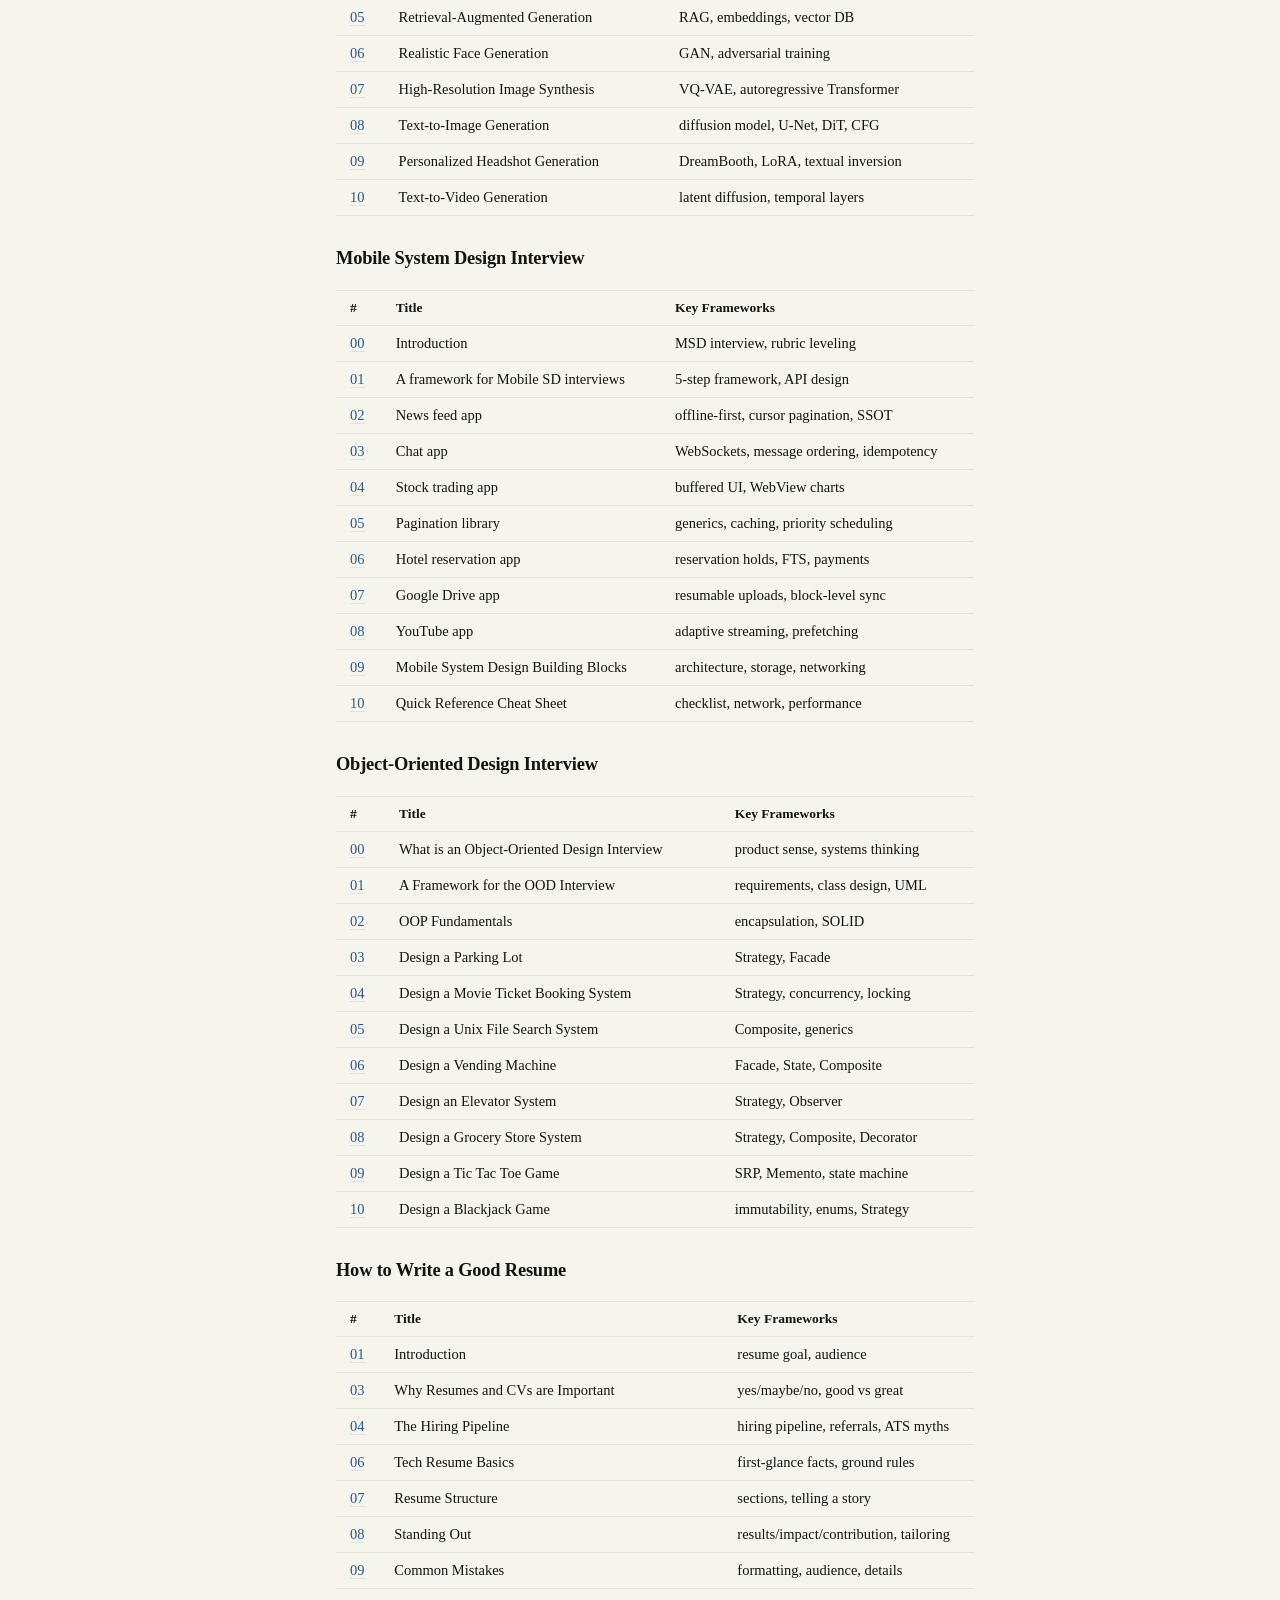
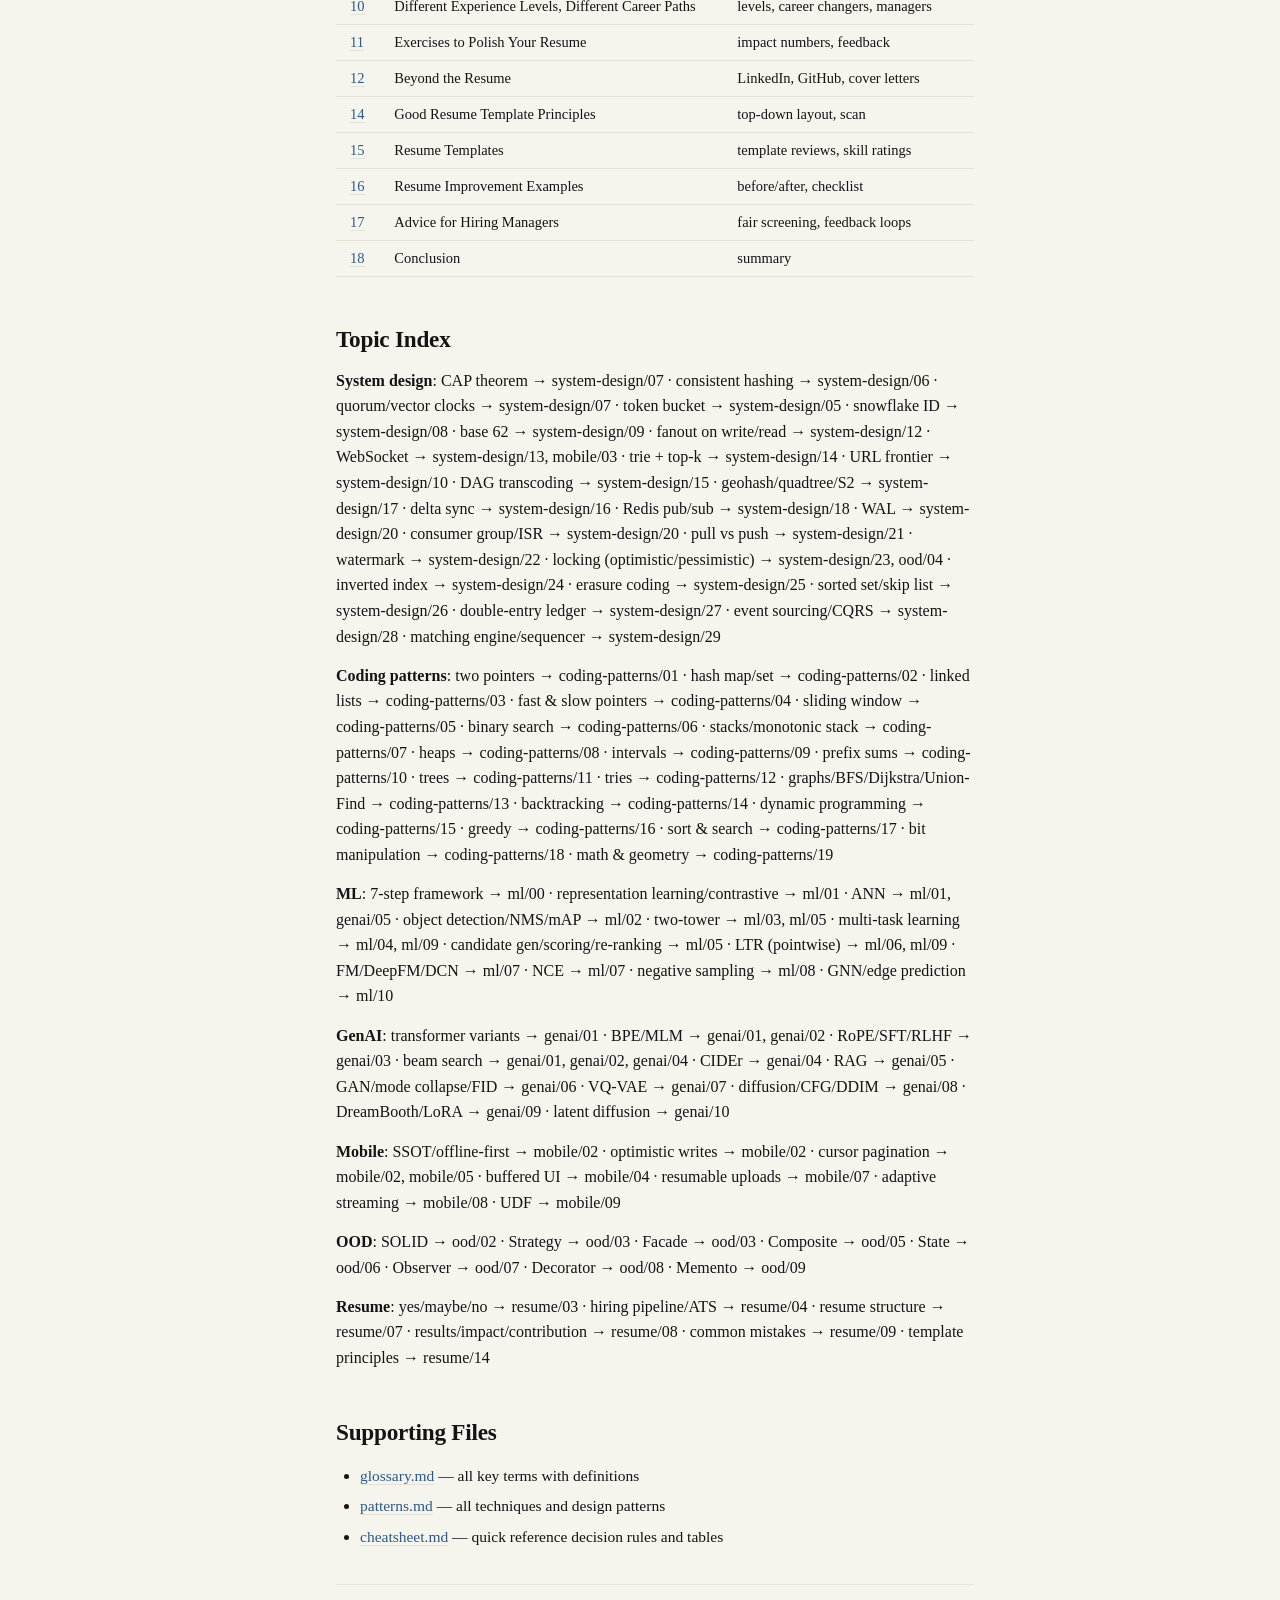
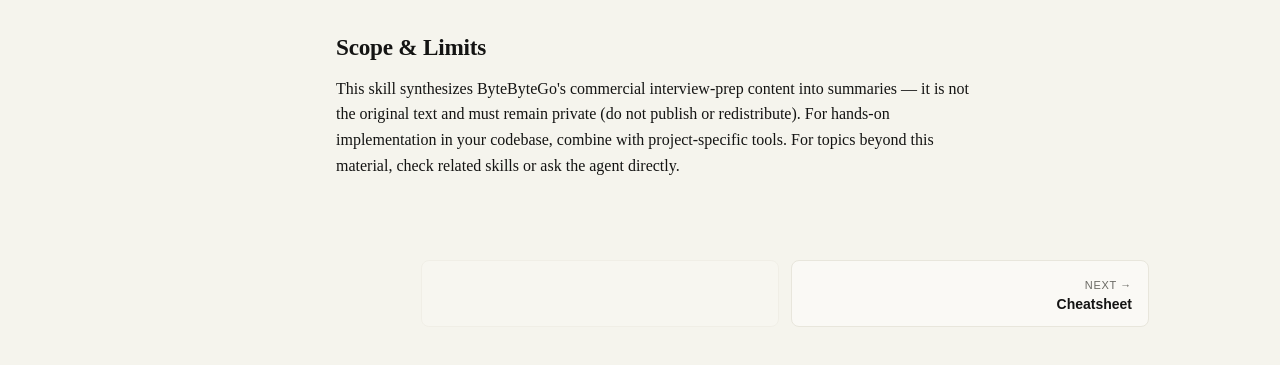
==== commit d0091775: "Label the left toggle Index to match TOC" ====
--- a/bytebytego/index.html
+++ b/bytebytego/index.html
@@ -5,7 +5,7 @@
   <meta name="viewport" content="width=device-width, initial-scale=1.0" />
   <title>ByteByteGo Interview Prep — Reader</title>
   <link rel="stylesheet" href="../assets/vendor/github-dark.min.css" />
-  <link rel="stylesheet" href="../assets/style.css?v=3" />
+  <link rel="stylesheet" href="../assets/style.css?v=5" />
 </head>
 <body>
   <script>
@@ -13,7 +13,7 @@
       title: "ByteByteGo Interview Prep",
       subtitle: "Alex Xu et al.",
       meta: "7 books · 106 chapters",
-      source: "https://github.com/wutienyang/markdown-viewer",
+      source: "https://github.com/wutienyang/markdown-viewer/tree/viewer",
       home: "../",
       base: ".",
       docs: [
@@ -132,6 +132,6 @@
   </script>
   <script src="../assets/vendor/marked.min.js"></script>
   <script src="../assets/vendor/highlight.min.js"></script>
-  <script src="../assets/app.js?v=3"></script>
+  <script src="../assets/app.js?v=5"></script>
 </body>
 </html>
--- a/assets/style.css
+++ b/assets/style.css
@@ -167,13 +167,7 @@
   background: var(--bg);
   border-bottom: 1px solid var(--border);
 }
-.menu-btn {
-  display: none; flex-direction: column; justify-content: center; gap: 4px;
-  width: 38px; height: 38px; padding: 8px;
-  background: var(--surface); border: 1px solid var(--border);
-  border-radius: 7px; cursor: pointer;
-}
-.menu-btn span { display: block; height: 2px; background: var(--ink); border-radius: 2px; }
+.nav-toggle, .toc-toggle { display: none; font-size: 11px; font-weight: 600; letter-spacing: .04em; }
 .crumbs { font-size: 13px; color: var(--stone); display: flex; gap: 6px; align-items: center; white-space: nowrap; overflow: hidden; text-overflow: ellipsis; }
 .crumbs b { color: var(--ink); font-weight: 600; }
 .topbar-actions { margin-left: auto; display: flex; gap: 8px; }
@@ -318,14 +312,28 @@
 /* ============ Scrim / mobile ============ */
 .scrim { display: none; position: fixed; inset: 0; background: rgba(20,20,19,0.4); z-index: 25; }
 
+/* TOC toggle — hidden on desktop, shown when the TOC becomes a drawer */
 @media (max-width: 1080px) {
-  .toc { display: none; }
+  .toc-toggle { display: grid; }
+  .toc {
+    position: fixed; top: 0; right: 0; bottom: 0;
+    height: 100vh;
+    width: 300px; max-width: 84vw;
+    padding: 70px 22px 40px 22px;
+    background: var(--sidebar-bg);
+    border-left: 1px solid var(--border);
+    transform: translateX(100%);
+    transition: transform .22s ease;
+    z-index: 31;
+    overflow-y: auto;
+  }
+  .toc.open { transform: translateX(0); box-shadow: -6px 0 40px rgba(20,20,19,.3); }
 }
 @media (max-width: 860px) {
   .sidebar { position: fixed; left: 0; transform: translateX(-100%); transition: transform .22s ease; }
   .sidebar.open { transform: translateX(0); box-shadow: 0 0 60px rgba(20,20,19,.35); }
   .scrim.show { display: block; }
-  .menu-btn { display: flex; }
+  .nav-toggle { display: grid; }
   .doc { padding: 24px 20px 40px; }
   .doc-foot { padding: 16px 20px 32px; flex-direction: column; }
   .foot-link.next { text-align: left; }
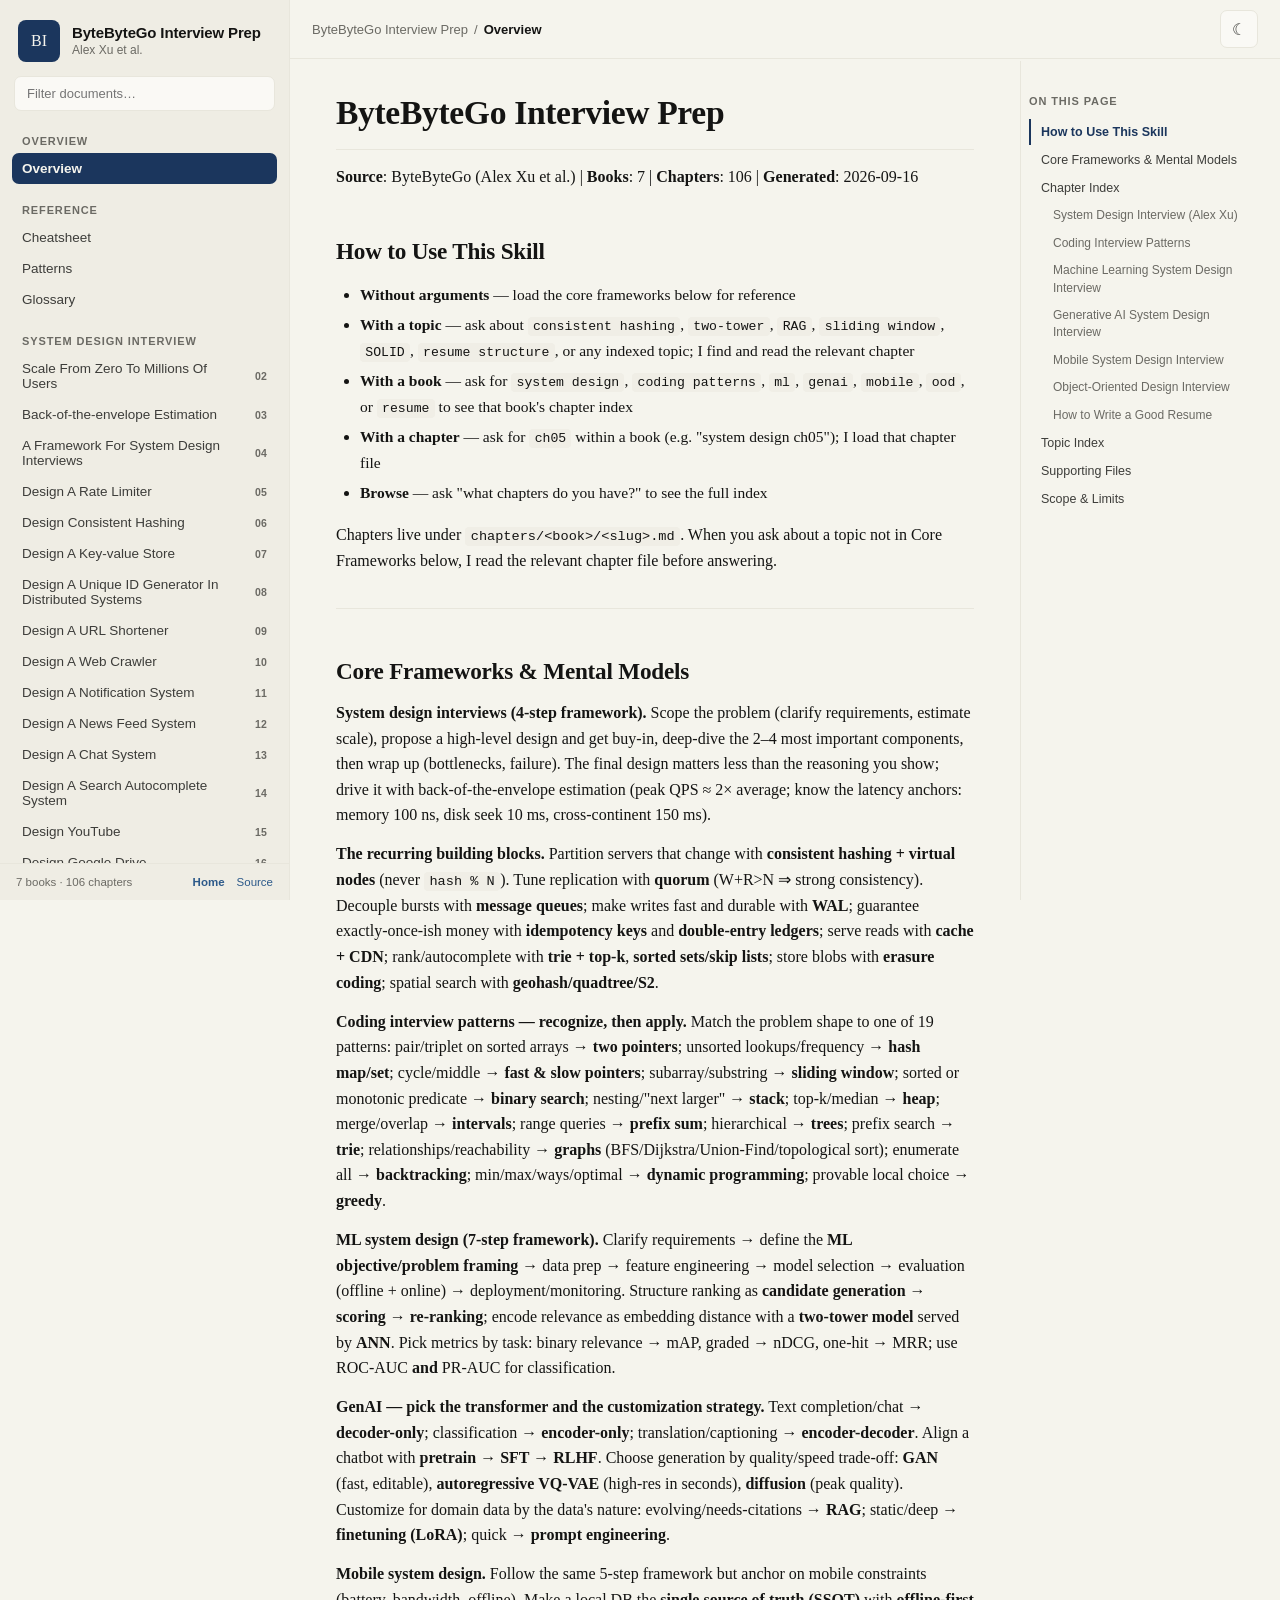
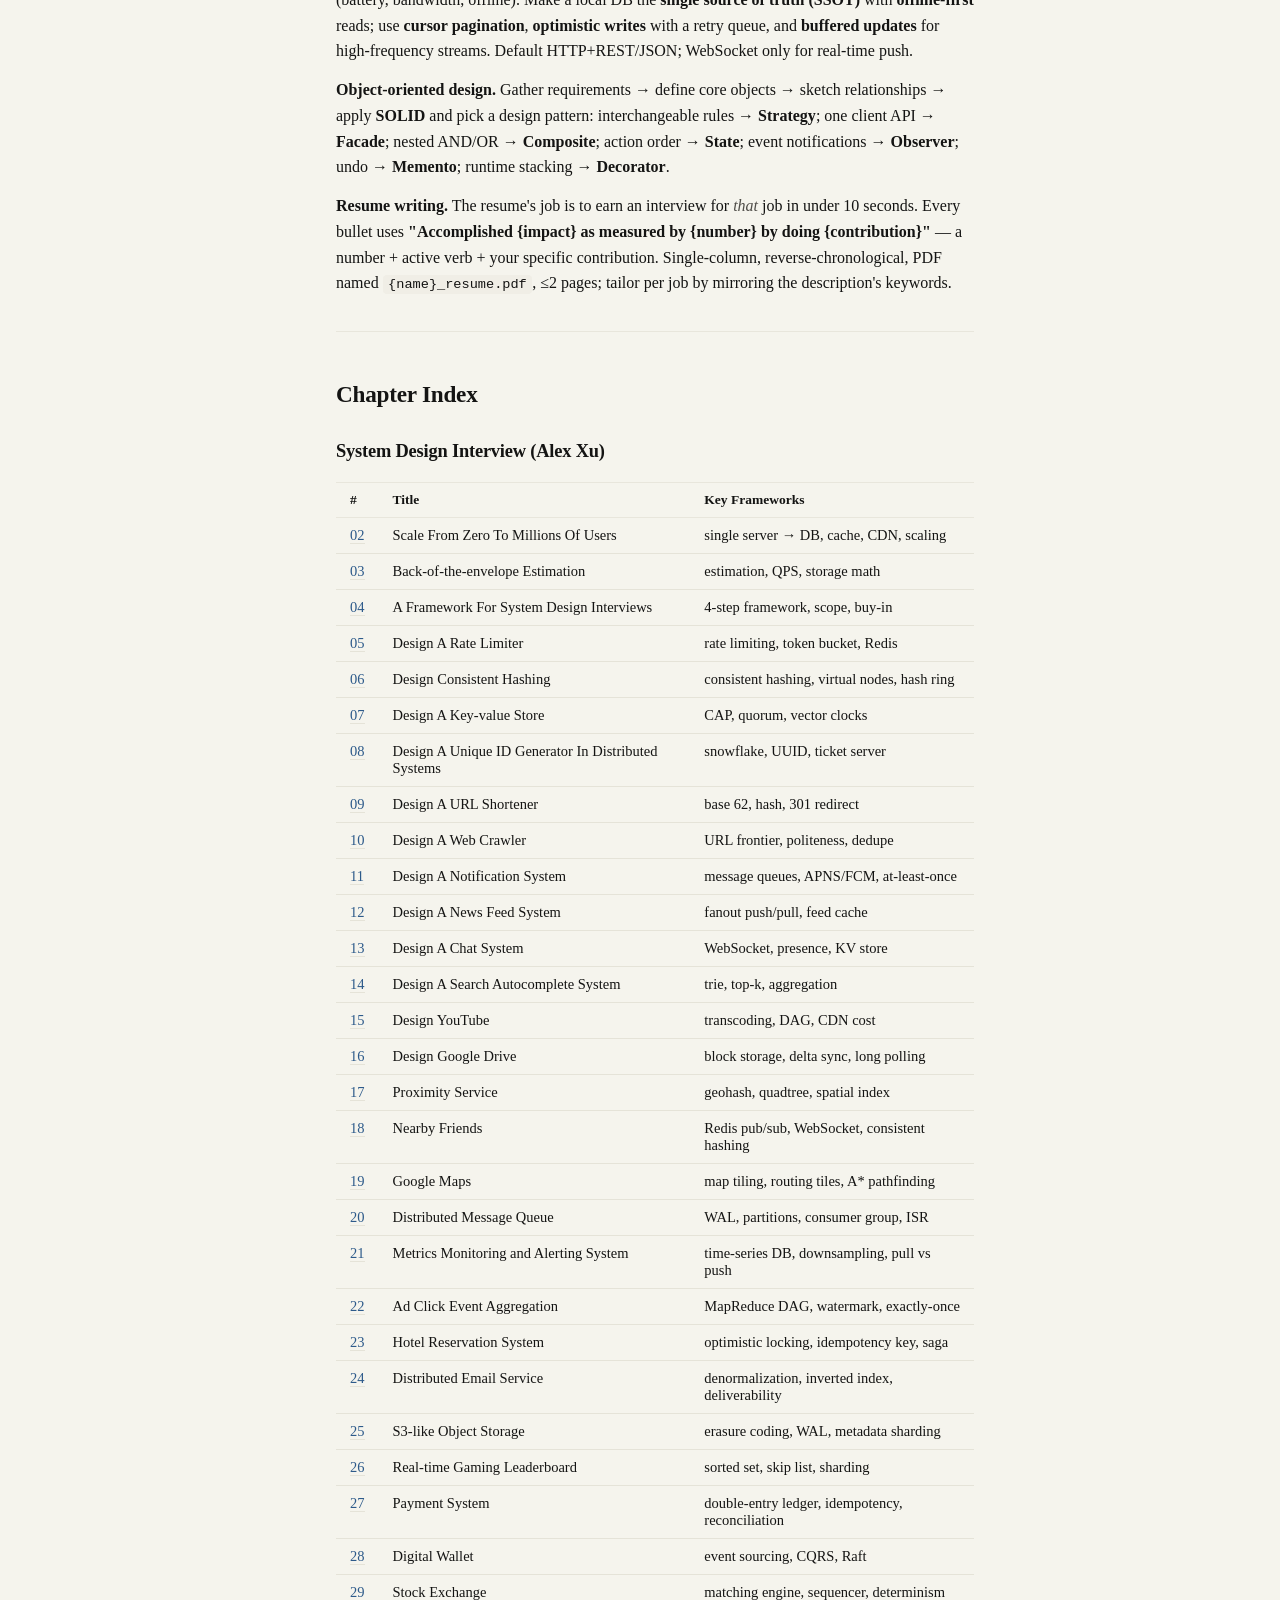
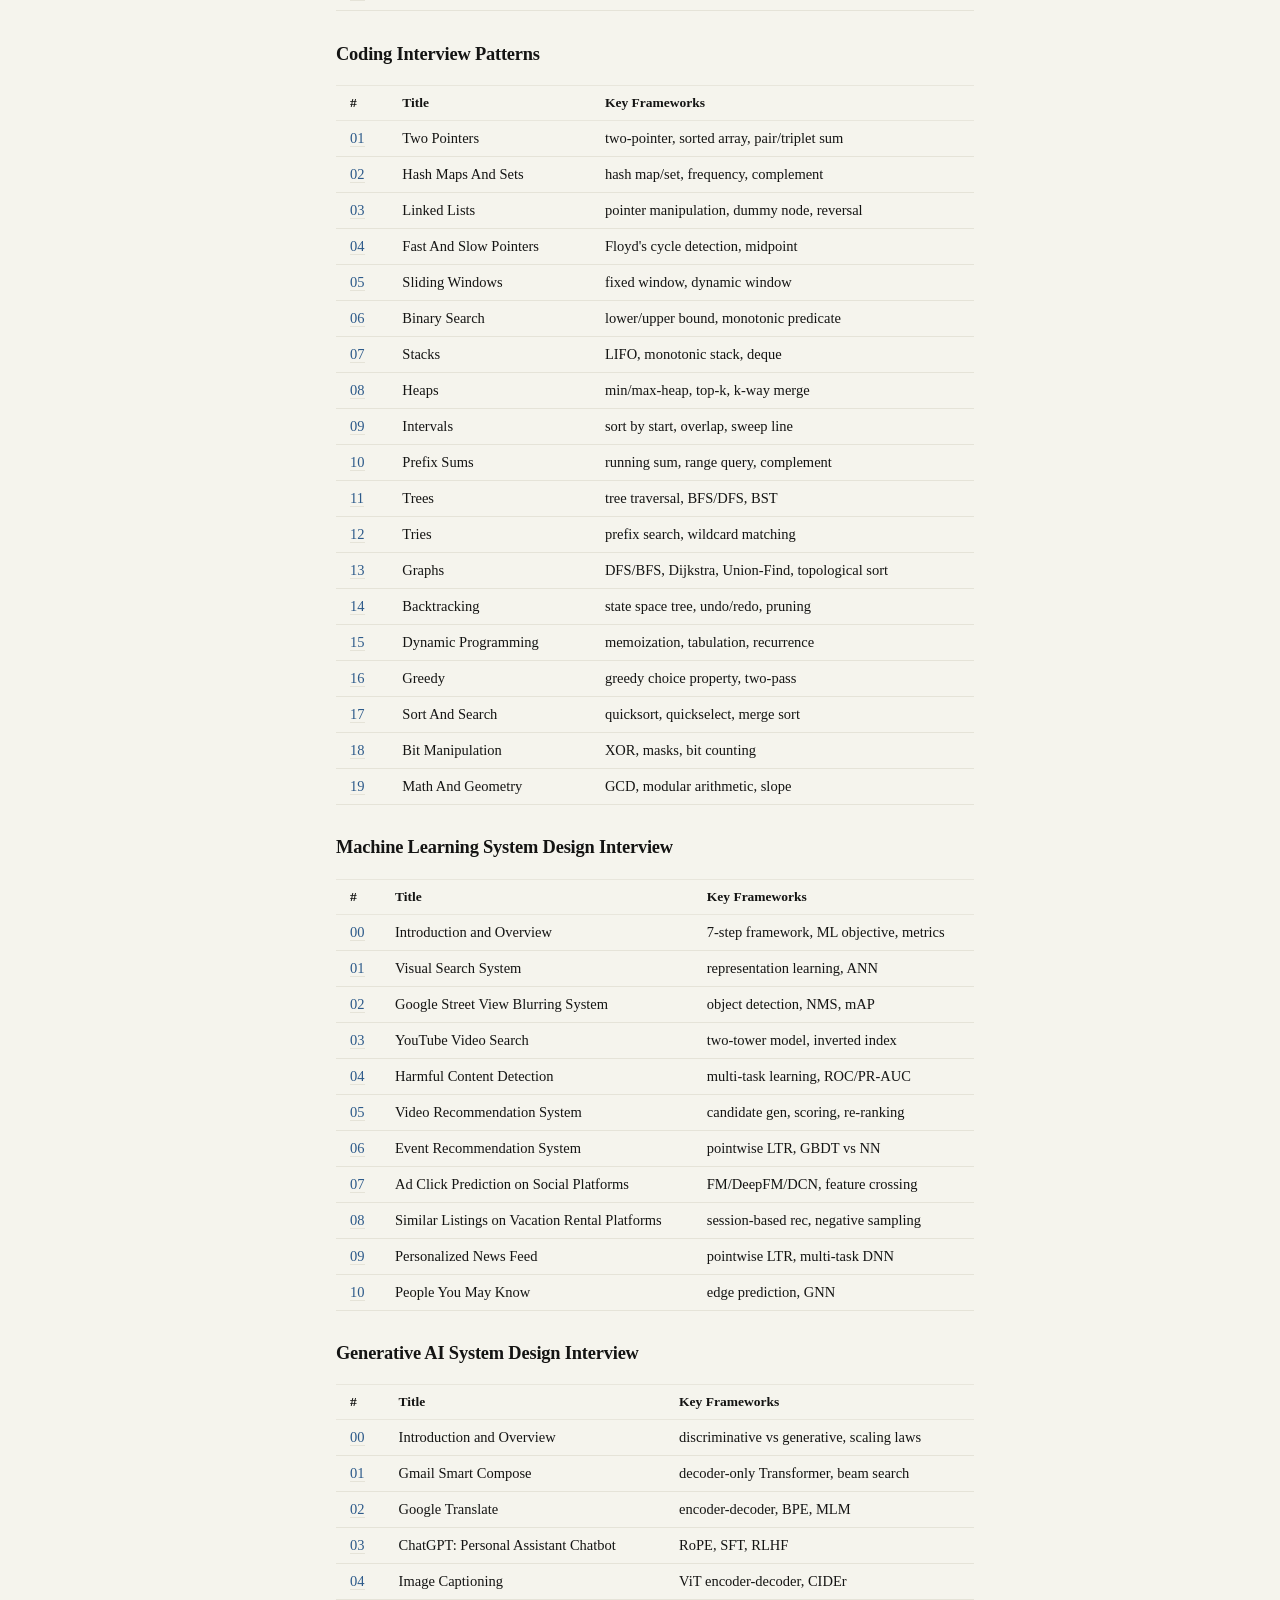
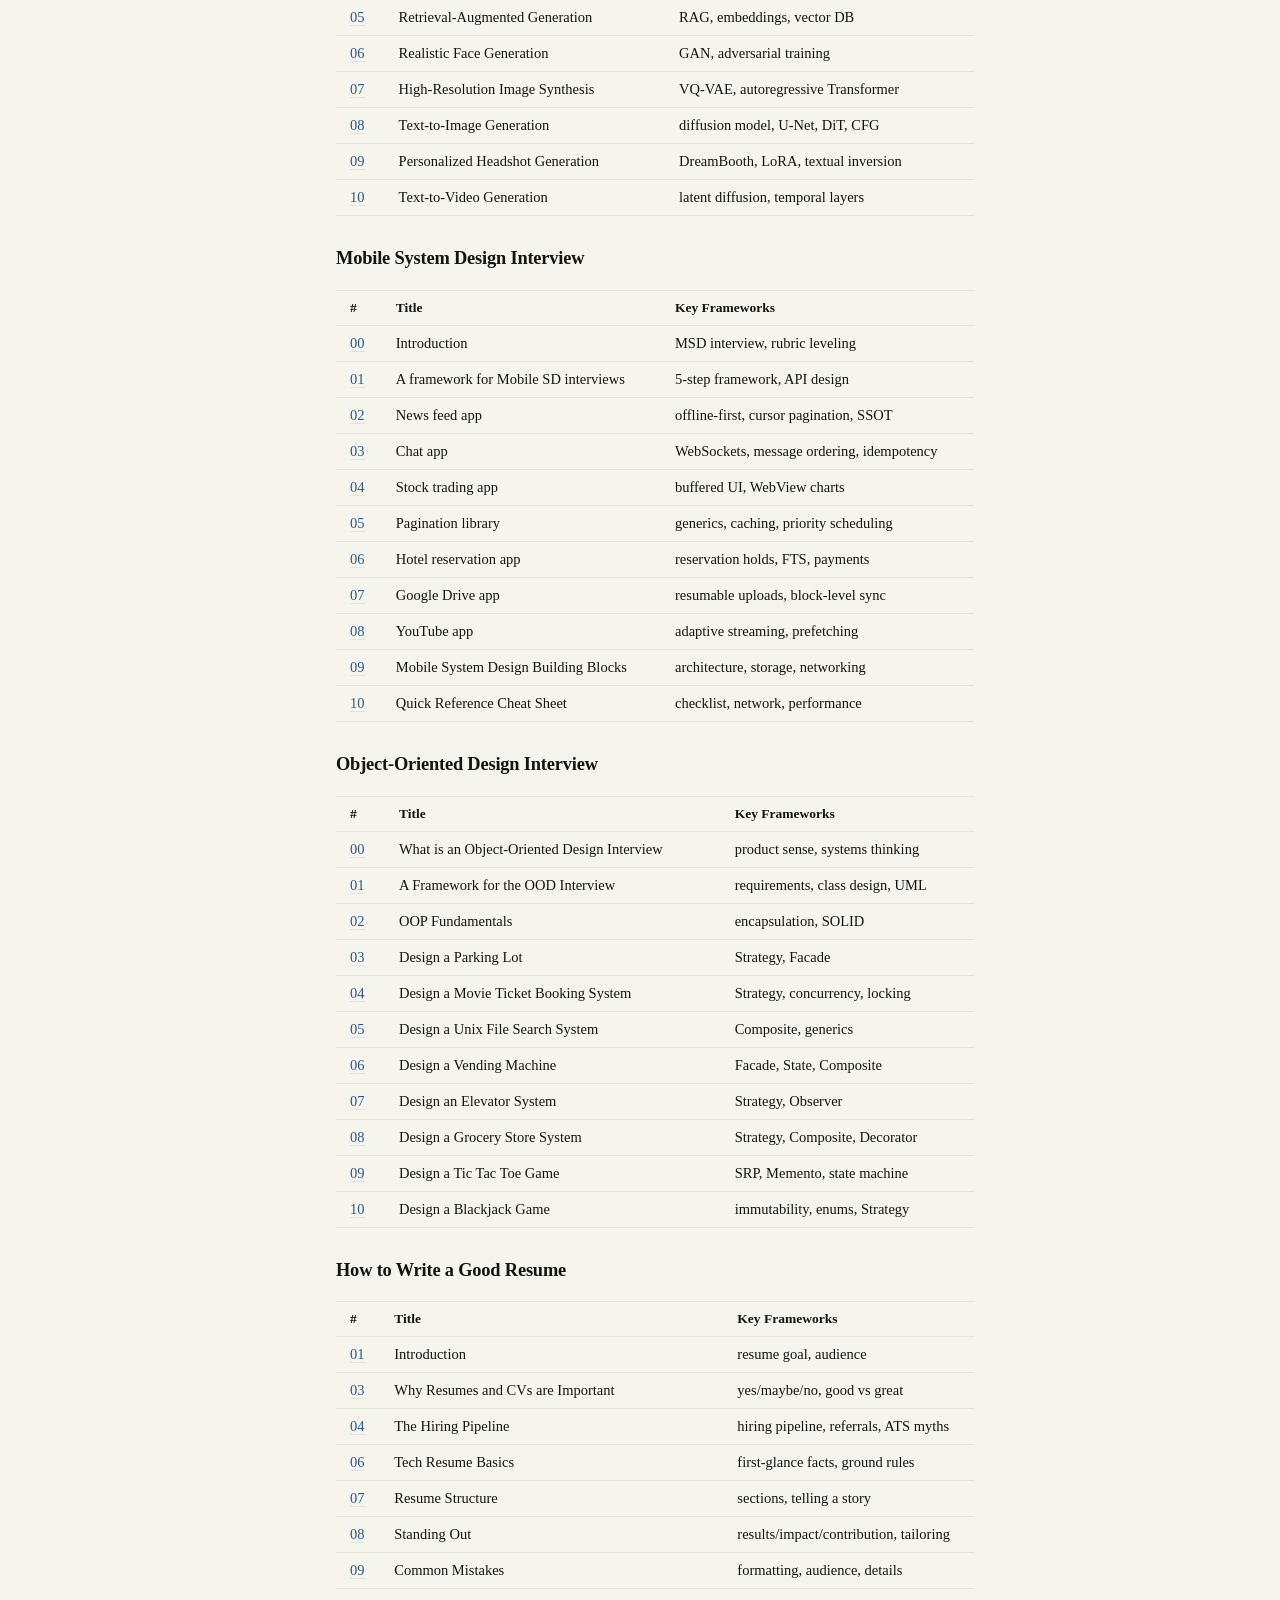
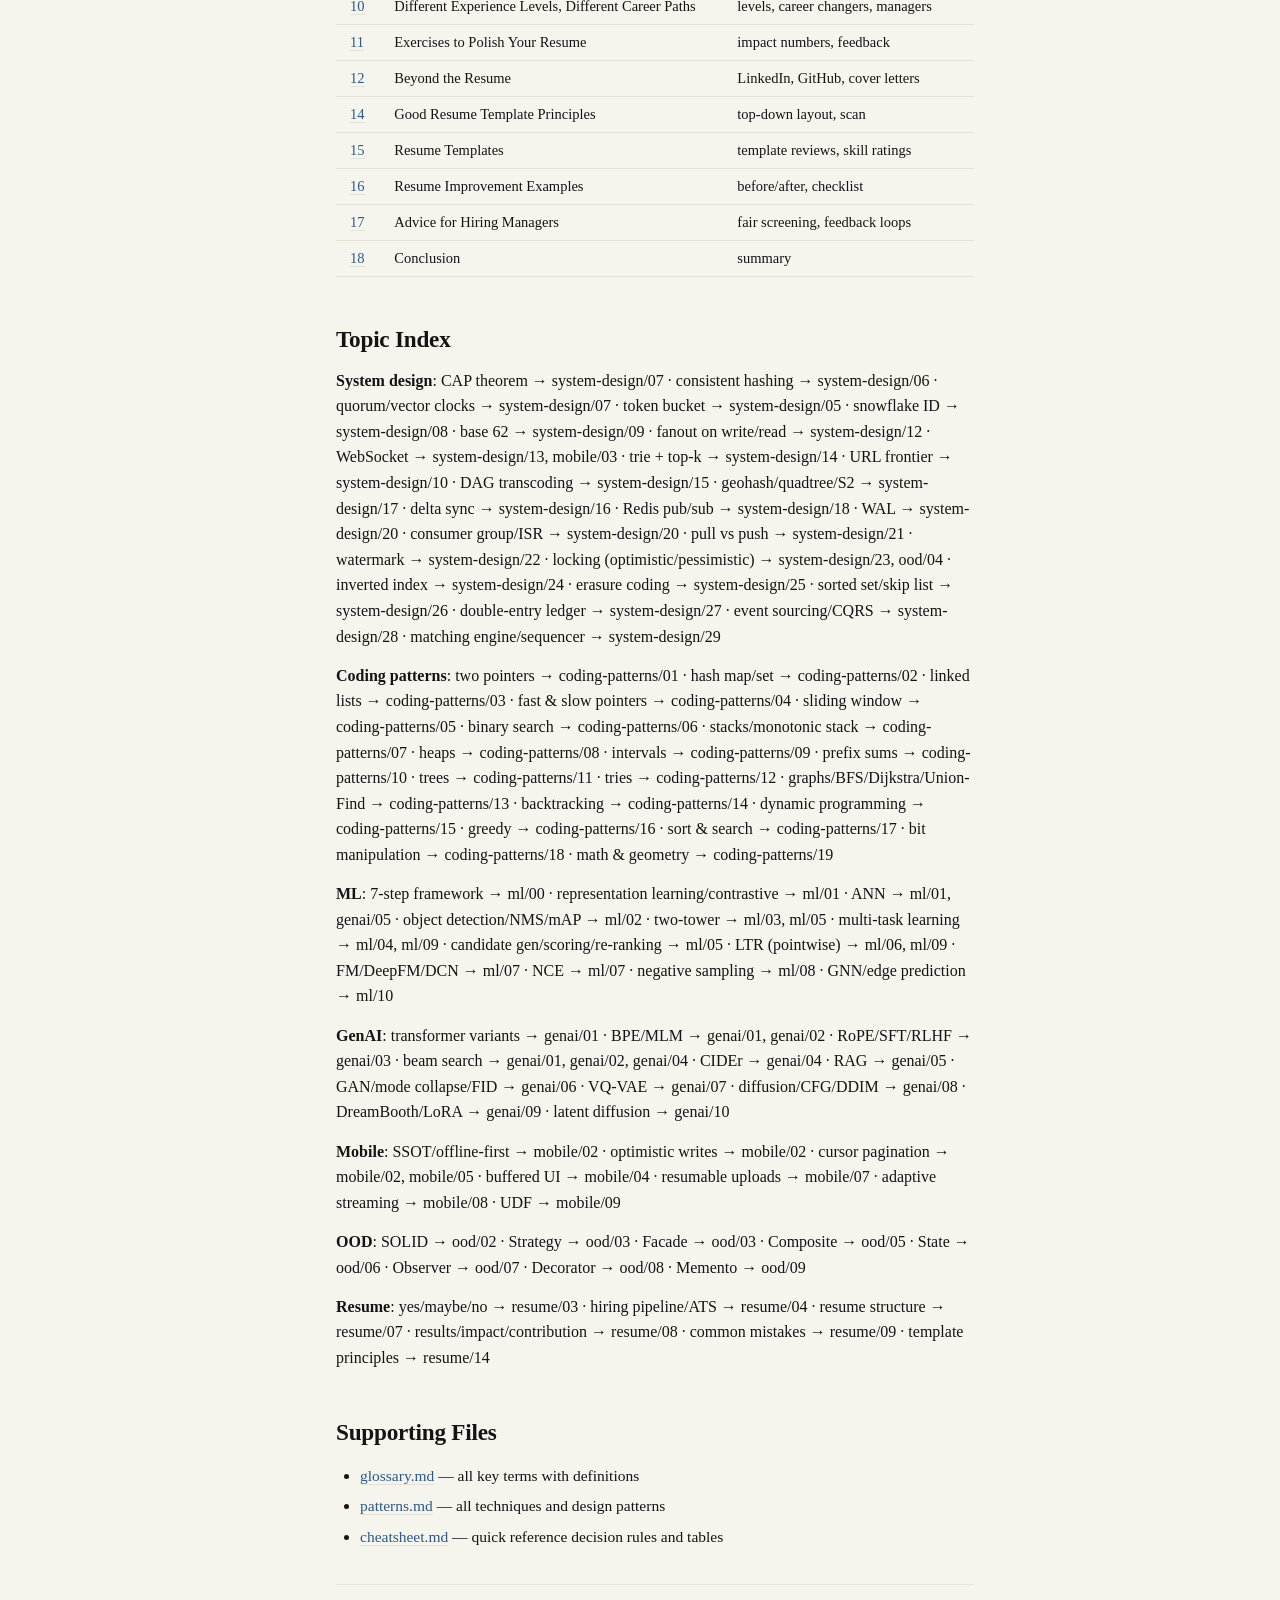
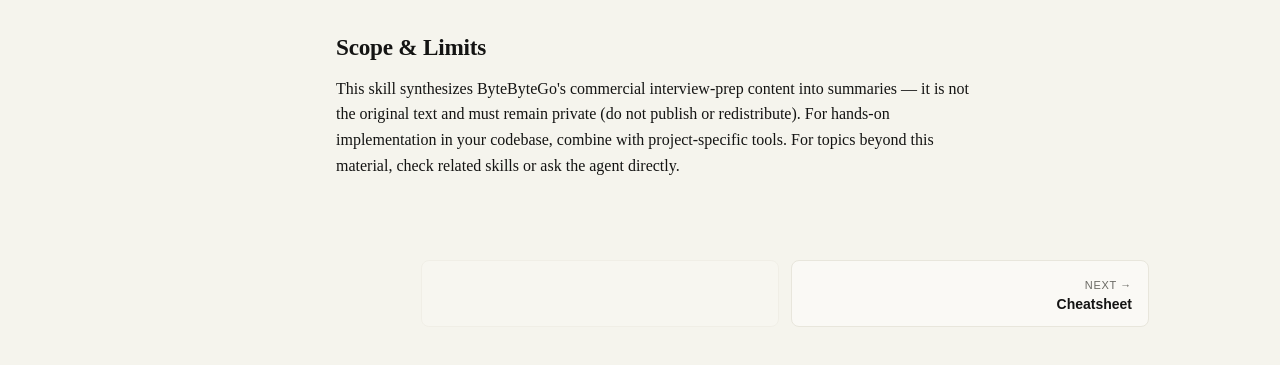
==== commit e00abde2: "Fix toggle button sizing and display precedence" ====
--- a/bytebytego/index.html
+++ b/bytebytego/index.html
@@ -5,7 +5,7 @@
   <meta name="viewport" content="width=device-width, initial-scale=1.0" />
   <title>ByteByteGo Interview Prep — Reader</title>
   <link rel="stylesheet" href="../assets/vendor/github-dark.min.css" />
-  <link rel="stylesheet" href="../assets/style.css?v=5" />
+  <link rel="stylesheet" href="../assets/style.css?v=6" />
 </head>
 <body>
   <script>
@@ -132,6 +132,6 @@
   </script>
   <script src="../assets/vendor/marked.min.js"></script>
   <script src="../assets/vendor/highlight.min.js"></script>
-  <script src="../assets/app.js?v=5"></script>
+  <script src="../assets/app.js?v=6"></script>
 </body>
 </html>
--- a/assets/style.css
+++ b/assets/style.css
@@ -167,7 +167,6 @@
   background: var(--bg);
   border-bottom: 1px solid var(--border);
 }
-.nav-toggle, .toc-toggle { display: none; font-size: 11px; font-weight: 600; letter-spacing: .04em; }
 .crumbs { font-size: 13px; color: var(--stone); display: flex; gap: 6px; align-items: center; white-space: nowrap; overflow: hidden; text-overflow: ellipsis; }
 .crumbs b { color: var(--ink); font-weight: 600; }
 .topbar-actions { margin-left: auto; display: flex; gap: 8px; }
@@ -178,6 +177,11 @@
   display: grid; place-items: center; transition: background .12s;
 }
 .icon-btn:hover { background: var(--surface-2); }
+.nav-toggle, .toc-toggle {
+  display: none;
+  font-size: 11px; font-weight: 600; letter-spacing: .04em;
+  width: auto; min-width: 38px; padding: 0 12px;
+}
 
 .content-area { display: flex; max-width: 1400px; width: 100%; margin: 0 auto; }
 
